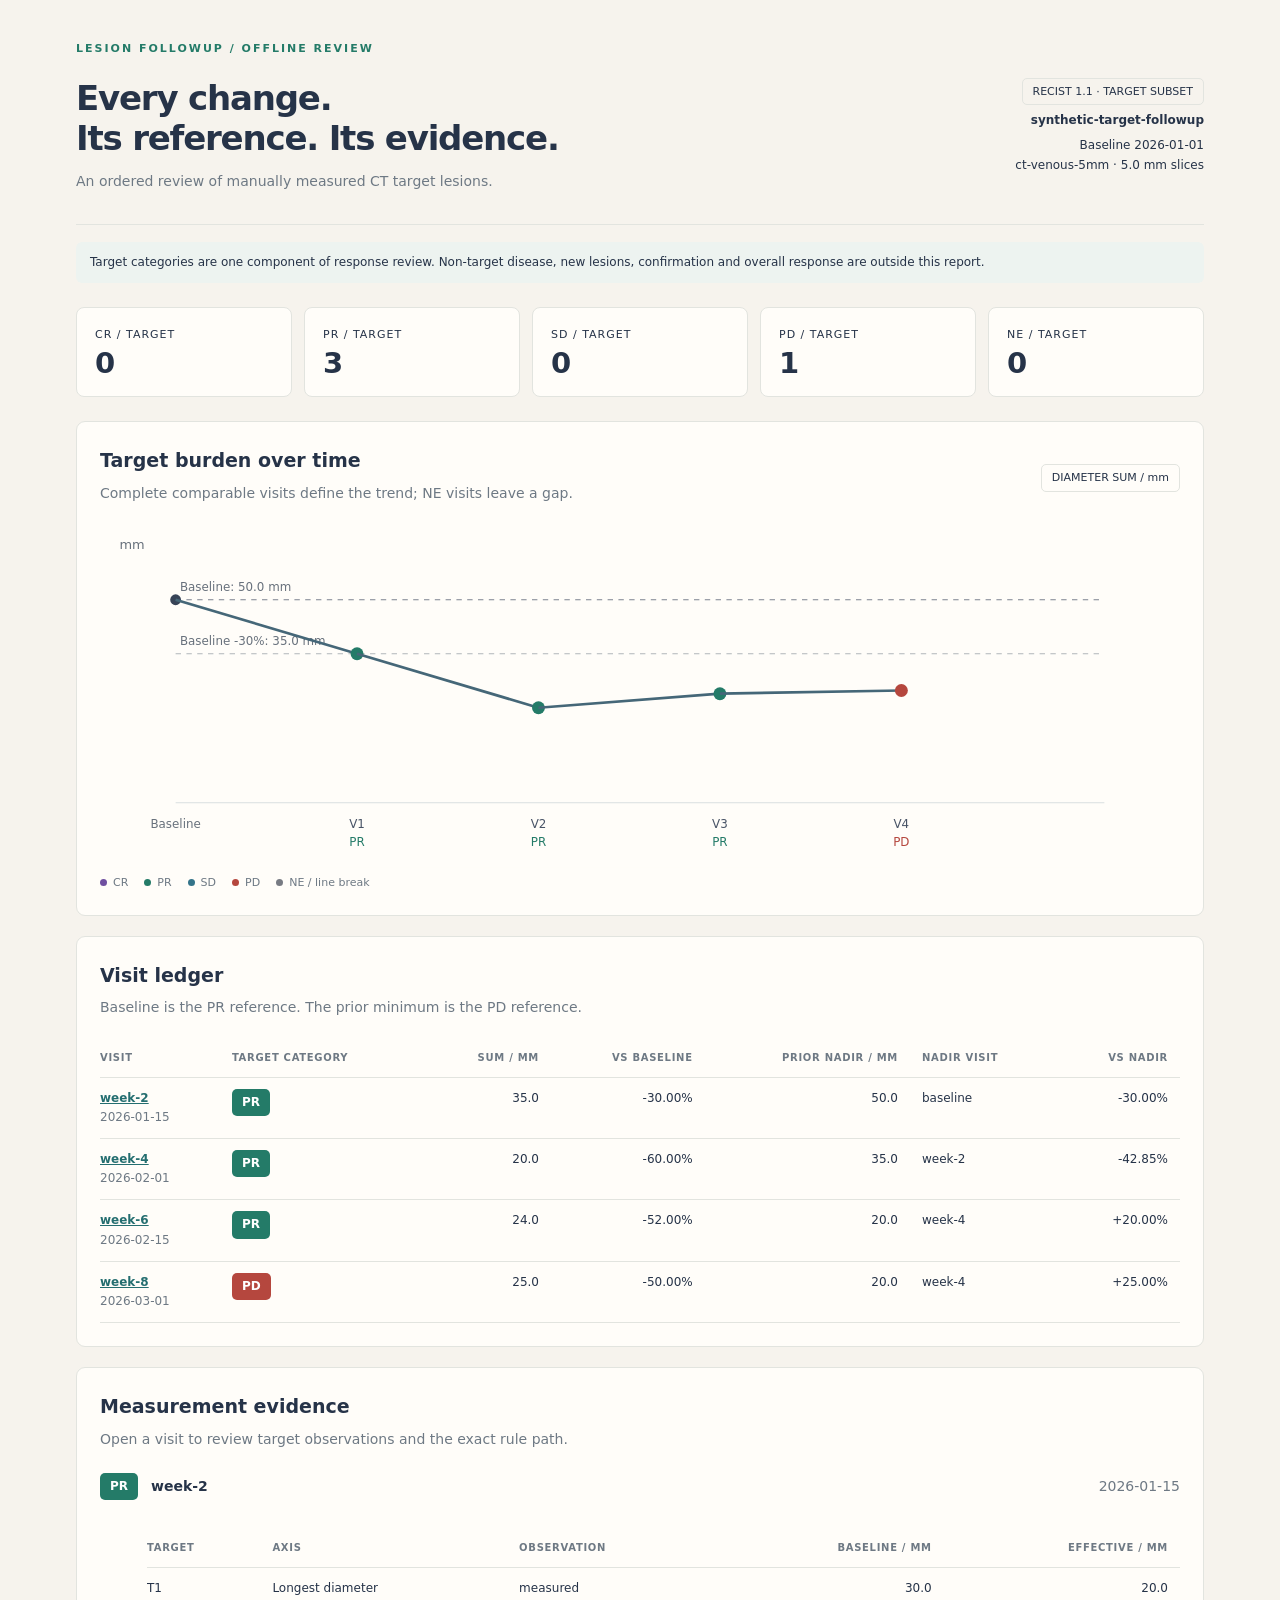
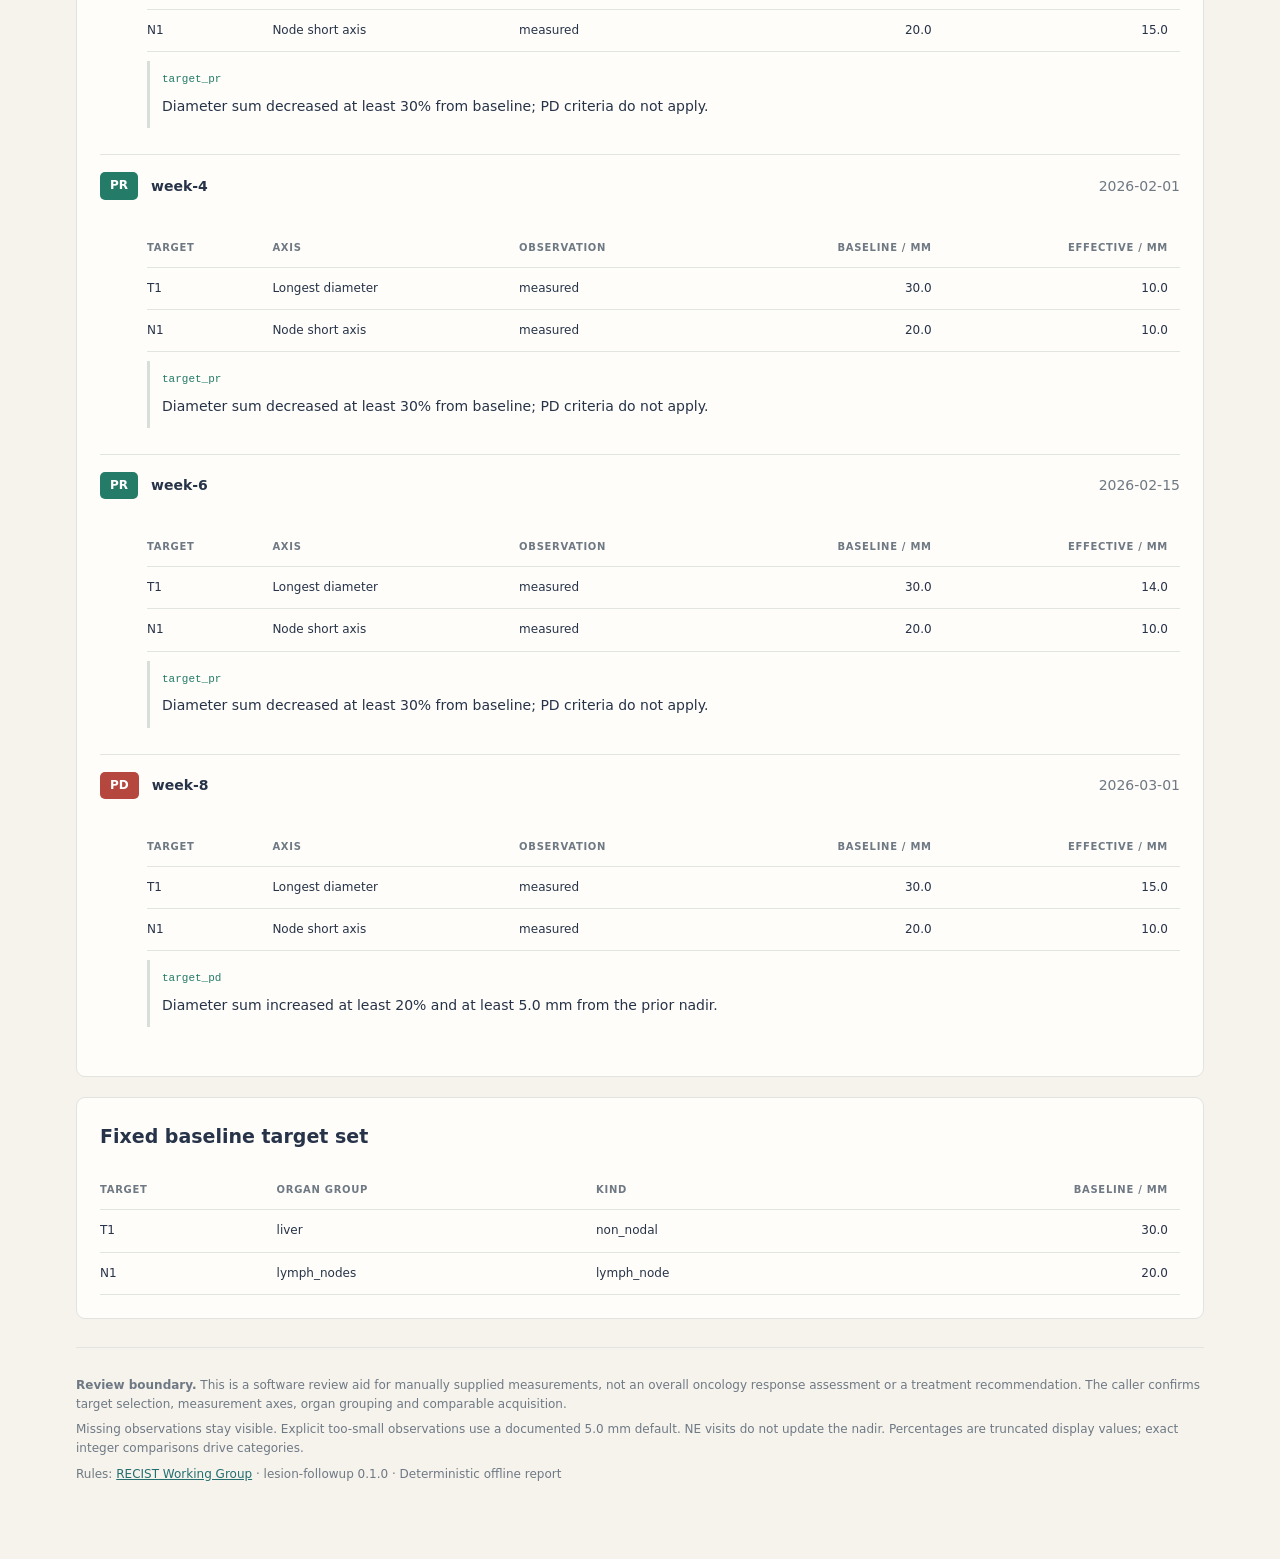
==== examples/review.html @ 1a79d853 "feat: add native review workflow and offline evidence reports" ====
<!doctype html><html lang="en"><head><meta charset="utf-8"><meta name="viewport" content="width=device-width,initial-scale=1"><meta http-equiv="Content-Security-Policy" content="default-src 'none'; style-src 'unsafe-inline'; img-src data:; base-uri 'none'; form-action 'none'"><title>Target-lesion review · synthetic-target-followup</title><style>:root{color-scheme:light;--ink:#263348;--muted:#6e7984;--paper:#f6f3ed;--line:#e2e4df}*{box-sizing:border-box}body{margin:0;background:var(--paper);color:var(--ink);font-family:system-ui,-apple-system,"Segoe UI",sans-serif;font-size:14px;line-height:1.6}.wrap{max-width:1200px;margin:auto;padding:40px 36px 70px}.brand{font-size:11px;letter-spacing:2px;font-weight:750;color:#247b68}.mast{display:flex;gap:30px;justify-content:space-between;align-items:start;padding:20px 0 26px;border-bottom:1px solid var(--line)}h1{font-size:34px;letter-spacing:-1.2px;line-height:1.18;margin:0 0 12px}h2{font-size:19px;margin:0 0 6px}h3{font-size:15px;margin:0}p{margin:6px 0}.muted{color:var(--muted)}.tag,.badge{display:inline-block;border:1px solid var(--line);border-radius:5px;padding:4px 10px;font-size:11px;white-space:nowrap}.badge{font-weight:750;border:0;color:white;font-size:12px}.cards{display:grid;grid-template-columns:repeat(5,1fr);gap:12px;margin:24px 0}.card{display:block;background:#fffdf9;border:1px solid var(--line);border-radius:8px;padding:14px 18px;color:inherit;text-decoration:none}.card strong{display:block;font-size:29px;line-height:1.3}.card small{font-size:11px;letter-spacing:1px}.panel{background:#fffdf9;border:1px solid var(--line);border-radius:9px;padding:23px;margin-top:20px}.panel-head{display:flex;justify-content:space-between;gap:12px;align-items:center}.chart svg{width:100%;height:auto;margin-top:12px}.table-scroll{overflow:auto}table{border-collapse:collapse;width:100%;font-size:12px;margin-top:14px}th{text-align:left;color:var(--muted);font-size:10px;letter-spacing:.7px;text-transform:uppercase;font-weight:650}td,th{padding:11px 12px;border-bottom:1px solid var(--line);vertical-align:top}td:first-child,th:first-child{padding-left:0}td.num,th.num{text-align:right;font-variant-numeric:tabular-nums;white-space:nowrap}a{color:#246e70}details{border-top:1px solid var(--line);padding:17px 0}details:first-of-type{border-top:0}summary{cursor:pointer;display:flex;align-items:center;gap:13px}summary .grow{flex:1}.details-inner{margin:15px 0 0 47px}.finding{border-left:3px solid #d8dfdb;padding:5px 12px;margin:9px 0}.finding code{font-size:11px;color:#247b68}.notes{font-size:12px;color:var(--muted);border-top:1px solid var(--line);padding-top:22px;margin-top:28px}.meta{font-size:12px;text-align:right;max-width:290px;overflow-wrap:anywhere}.legend{display:flex;flex-wrap:wrap;gap:16px;font-size:11px;color:var(--muted)}.legend span:before{content:"";display:inline-block;width:7px;height:7px;border-radius:50%;background:var(--c);margin-right:6px}.study-id{overflow-wrap:anywhere}.notice{font-size:12px;background:#edf3f0;border-radius:6px;padding:11px 14px;margin-top:17px}tr:target,details:target{background:#edf3f0}code{overflow-wrap:anywhere}@media(max-width:700px){.wrap{padding:24px 16px}.mast{display:block}h1{font-size:27px}.meta{text-align:left;margin-top:16px}.cards{gap:6px}.card{padding:10px}.card strong{font-size:23px}.panel{padding:15px}.details-inner{margin-left:0}.panel-head{display:block}}@media print{body{background:white}.wrap{padding:0;max-width:none}.panel{break-inside:avoid}.cards{margin:15px 0}details{break-inside:avoid}details::details-content{content-visibility:visible}summary{list-style:none}a{color:inherit;text-decoration:none}}</style></head><body><main class="wrap"><div class="brand">LESION FOLLOWUP / OFFLINE REVIEW</div><header class="mast"><div><h1>Every change.<br>Its reference. Its evidence.</h1><p class="muted">An ordered review of manually measured CT target lesions.</p></div><div class="meta"><span class="tag">RECIST 1.1 · TARGET SUBSET</span><p class="study-id"><strong>synthetic-target-followup</strong></p><p>Baseline 2026-01-01<br>ct-venous-5mm · 5.0 mm slices</p></div></header><div class="notice">Target categories are one component of response review. Non-target disease, new lesions, confirmation and overall response are outside this report.</div><nav class="cards" aria-label="Target category counts"><a class="card" href="#visits"><small>CR / TARGET</small><strong>0</strong></a><a class="card" href="#visit-0"><small>PR / TARGET</small><strong>3</strong></a><a class="card" href="#visits"><small>SD / TARGET</small><strong>0</strong></a><a class="card" href="#visit-3"><small>PD / TARGET</small><strong>1</strong></a><a class="card" href="#visits"><small>NE / TARGET</small><strong>0</strong></a></nav><section class="panel chart"><div class="panel-head"><div><h2>Target burden over time</h2><p class="muted">Complete comparable visits define the trend; NE visits leave a gap.</p></div><span class="tag">DIAMETER SUM / mm</span></div><svg xmlns="http://www.w3.org/2000/svg" viewBox="0 0 1000 320" role="img" aria-labelledby="chart-title chart-desc"><title id="chart-title">Target diameter sums</title><desc id="chart-desc">Baseline and ordered follow-up target sums. Not-evaluable visits break the line. The dashed lower guide is a 30 percent baseline reduction, not an overall-response threshold.</desc><rect width="1000" height="320" fill="#fffdf9"/><line x1="70" y1="72" x2="930" y2="72" stroke="#7c8390" stroke-dasharray="5 5"/><text x="74" y="64" fill="#68717c" font-size="11">Baseline: 50.0 mm</text><line x1="70" y1="122" x2="930" y2="122" stroke="#b1b7ba" stroke-dasharray="5 5"/><text x="74" y="114" fill="#68717c" font-size="11">Baseline -30%: 35.0 mm</text><line x1="70" y1="260" x2="930" y2="260" stroke="#d9dfe0"/><text x="18" y="25" fill="#68717c" font-size="12">mm</text><circle cx="70" cy="72" r="5" fill="#374357"/><text x="70" y="283" text-anchor="middle" font-size="11" fill="#68717c">Baseline</text><line x1="70" y1="72" x2="238" y2="122" stroke="#456778" stroke-width="2.5"/><circle cx="238" cy="122" r="6" fill="#247b68" tabindex="0"><title>week-2: 35.0 mm / PR</title></circle><text x="238" y="283" text-anchor="middle" fill="#485366" font-size="11">V1</text><text x="238" y="300" text-anchor="middle" fill="#247b68" font-size="11">PR</text><line x1="238" y1="122" x2="406" y2="172" stroke="#456778" stroke-width="2.5"/><circle cx="406" cy="172" r="6" fill="#247b68" tabindex="0"><title>week-4: 20.0 mm / PR</title></circle><text x="406" y="283" text-anchor="middle" fill="#485366" font-size="11">V2</text><text x="406" y="300" text-anchor="middle" fill="#247b68" font-size="11">PR</text><line x1="406" y1="172" x2="574" y2="159" stroke="#456778" stroke-width="2.5"/><circle cx="574" cy="159" r="6" fill="#247b68" tabindex="0"><title>week-6: 24.0 mm / PR</title></circle><text x="574" y="283" text-anchor="middle" fill="#485366" font-size="11">V3</text><text x="574" y="300" text-anchor="middle" fill="#247b68" font-size="11">PR</text><line x1="574" y1="159" x2="742" y2="156" stroke="#456778" stroke-width="2.5"/><circle cx="742" cy="156" r="6" fill="#b5473e" tabindex="0"><title>week-8: 25.0 mm / PD</title></circle><text x="742" y="283" text-anchor="middle" fill="#485366" font-size="11">V4</text><text x="742" y="300" text-anchor="middle" fill="#b5473e" font-size="11">PD</text></svg>
<div class="legend"><span style="--c:#6f4fa0">CR</span><span style="--c:#247b68">PR</span><span style="--c:#34748a">SD</span><span style="--c:#b5473e">PD</span><span style="--c:#787b83">NE / line break</span></div></section><section class="panel"><h2>Visit ledger</h2><p class="muted">Baseline is the PR reference. The prior minimum is the PD reference.</p><div class="table-scroll"><table><thead><tr><th>Visit</th><th>Target category</th><th class="num">Sum / mm</th><th class="num">vs baseline</th><th class="num">Prior nadir / mm</th><th>Nadir visit</th><th class="num">vs nadir</th></tr></thead><tbody><tr><td><a href="#visit-0"><strong>week-2</strong></a><br><span class="muted">2026-01-15</span></td><td><span class="badge" style="background:#247b68">PR</span></td><td class="num">35.0</td><td class="num">-30.00%</td><td class="num">50.0</td><td>baseline</td><td class="num">-30.00%</td></tr><tr><td><a href="#visit-1"><strong>week-4</strong></a><br><span class="muted">2026-02-01</span></td><td><span class="badge" style="background:#247b68">PR</span></td><td class="num">20.0</td><td class="num">-60.00%</td><td class="num">35.0</td><td>week-2</td><td class="num">-42.85%</td></tr><tr><td><a href="#visit-2"><strong>week-6</strong></a><br><span class="muted">2026-02-15</span></td><td><span class="badge" style="background:#247b68">PR</span></td><td class="num">24.0</td><td class="num">-52.00%</td><td class="num">20.0</td><td>week-4</td><td class="num">+20.00%</td></tr><tr><td><a href="#visit-3"><strong>week-8</strong></a><br><span class="muted">2026-03-01</span></td><td><span class="badge" style="background:#b5473e">PD</span></td><td class="num">25.0</td><td class="num">-50.00%</td><td class="num">20.0</td><td>week-4</td><td class="num">+25.00%</td></tr></tbody></table></div></section><section class="panel" id="visits"><h2>Measurement evidence</h2><p class="muted">Open a visit to review target observations and the exact rule path.</p><details id="visit-0" open><summary><span class="badge" style="background:#247b68">PR</span><strong class="grow">week-2</strong><span class="muted">2026-01-15</span></summary><div class="details-inner"><div class="table-scroll"><table><thead><tr><th>Target</th><th>Axis</th><th>Observation</th><th class="num">Baseline / mm</th><th class="num">Effective / mm</th></tr></thead><tbody><tr><td>T1</td><td>Longest diameter</td><td>measured</td><td class="num">30.0</td><td class="num">20.0</td></tr><tr><td>N1</td><td>Node short axis</td><td>measured</td><td class="num">20.0</td><td class="num">15.0</td></tr></tbody></table></div><div class="finding"><code>target_pr</code><p>Diameter sum decreased at least 30% from baseline; PD criteria do not apply.</p></div></div></details><details id="visit-1" open><summary><span class="badge" style="background:#247b68">PR</span><strong class="grow">week-4</strong><span class="muted">2026-02-01</span></summary><div class="details-inner"><div class="table-scroll"><table><thead><tr><th>Target</th><th>Axis</th><th>Observation</th><th class="num">Baseline / mm</th><th class="num">Effective / mm</th></tr></thead><tbody><tr><td>T1</td><td>Longest diameter</td><td>measured</td><td class="num">30.0</td><td class="num">10.0</td></tr><tr><td>N1</td><td>Node short axis</td><td>measured</td><td class="num">20.0</td><td class="num">10.0</td></tr></tbody></table></div><div class="finding"><code>target_pr</code><p>Diameter sum decreased at least 30% from baseline; PD criteria do not apply.</p></div></div></details><details id="visit-2" open><summary><span class="badge" style="background:#247b68">PR</span><strong class="grow">week-6</strong><span class="muted">2026-02-15</span></summary><div class="details-inner"><div class="table-scroll"><table><thead><tr><th>Target</th><th>Axis</th><th>Observation</th><th class="num">Baseline / mm</th><th class="num">Effective / mm</th></tr></thead><tbody><tr><td>T1</td><td>Longest diameter</td><td>measured</td><td class="num">30.0</td><td class="num">14.0</td></tr><tr><td>N1</td><td>Node short axis</td><td>measured</td><td class="num">20.0</td><td class="num">10.0</td></tr></tbody></table></div><div class="finding"><code>target_pr</code><p>Diameter sum decreased at least 30% from baseline; PD criteria do not apply.</p></div></div></details><details id="visit-3" open><summary><span class="badge" style="background:#b5473e">PD</span><strong class="grow">week-8</strong><span class="muted">2026-03-01</span></summary><div class="details-inner"><div class="table-scroll"><table><thead><tr><th>Target</th><th>Axis</th><th>Observation</th><th class="num">Baseline / mm</th><th class="num">Effective / mm</th></tr></thead><tbody><tr><td>T1</td><td>Longest diameter</td><td>measured</td><td class="num">30.0</td><td class="num">15.0</td></tr><tr><td>N1</td><td>Node short axis</td><td>measured</td><td class="num">20.0</td><td class="num">10.0</td></tr></tbody></table></div><div class="finding"><code>target_pd</code><p>Diameter sum increased at least 20% and at least 5.0 mm from the prior nadir.</p></div></div></details></section><section class="panel"><h2>Fixed baseline target set</h2><div class="table-scroll"><table><thead><tr><th>Target</th><th>Organ group</th><th>Kind</th><th class="num">Baseline / mm</th></tr></thead><tbody><tr><td>T1</td><td>liver</td><td>non_nodal</td><td class="num">30.0</td></tr><tr><td>N1</td><td>lymph_nodes</td><td>lymph_node</td><td class="num">20.0</td></tr></tbody></table></div></section><footer class="notes"><p><strong>Review boundary.</strong> This is a software review aid for manually supplied measurements, not an overall oncology response assessment or a treatment recommendation. The caller confirms target selection, measurement axes, organ grouping and comparable acquisition.</p><p>Missing observations stay visible. Explicit too-small observations use a documented 5.0 mm default. NE visits do not update the nadir. Percentages are truncated display values; exact integer comparisons drive categories.</p><p>Rules: <a href="https://recist.eortc.org/recist-1-1/">RECIST Working Group</a> · lesion-followup 0.1.0 · Deterministic offline report</p></footer></main></body></html>
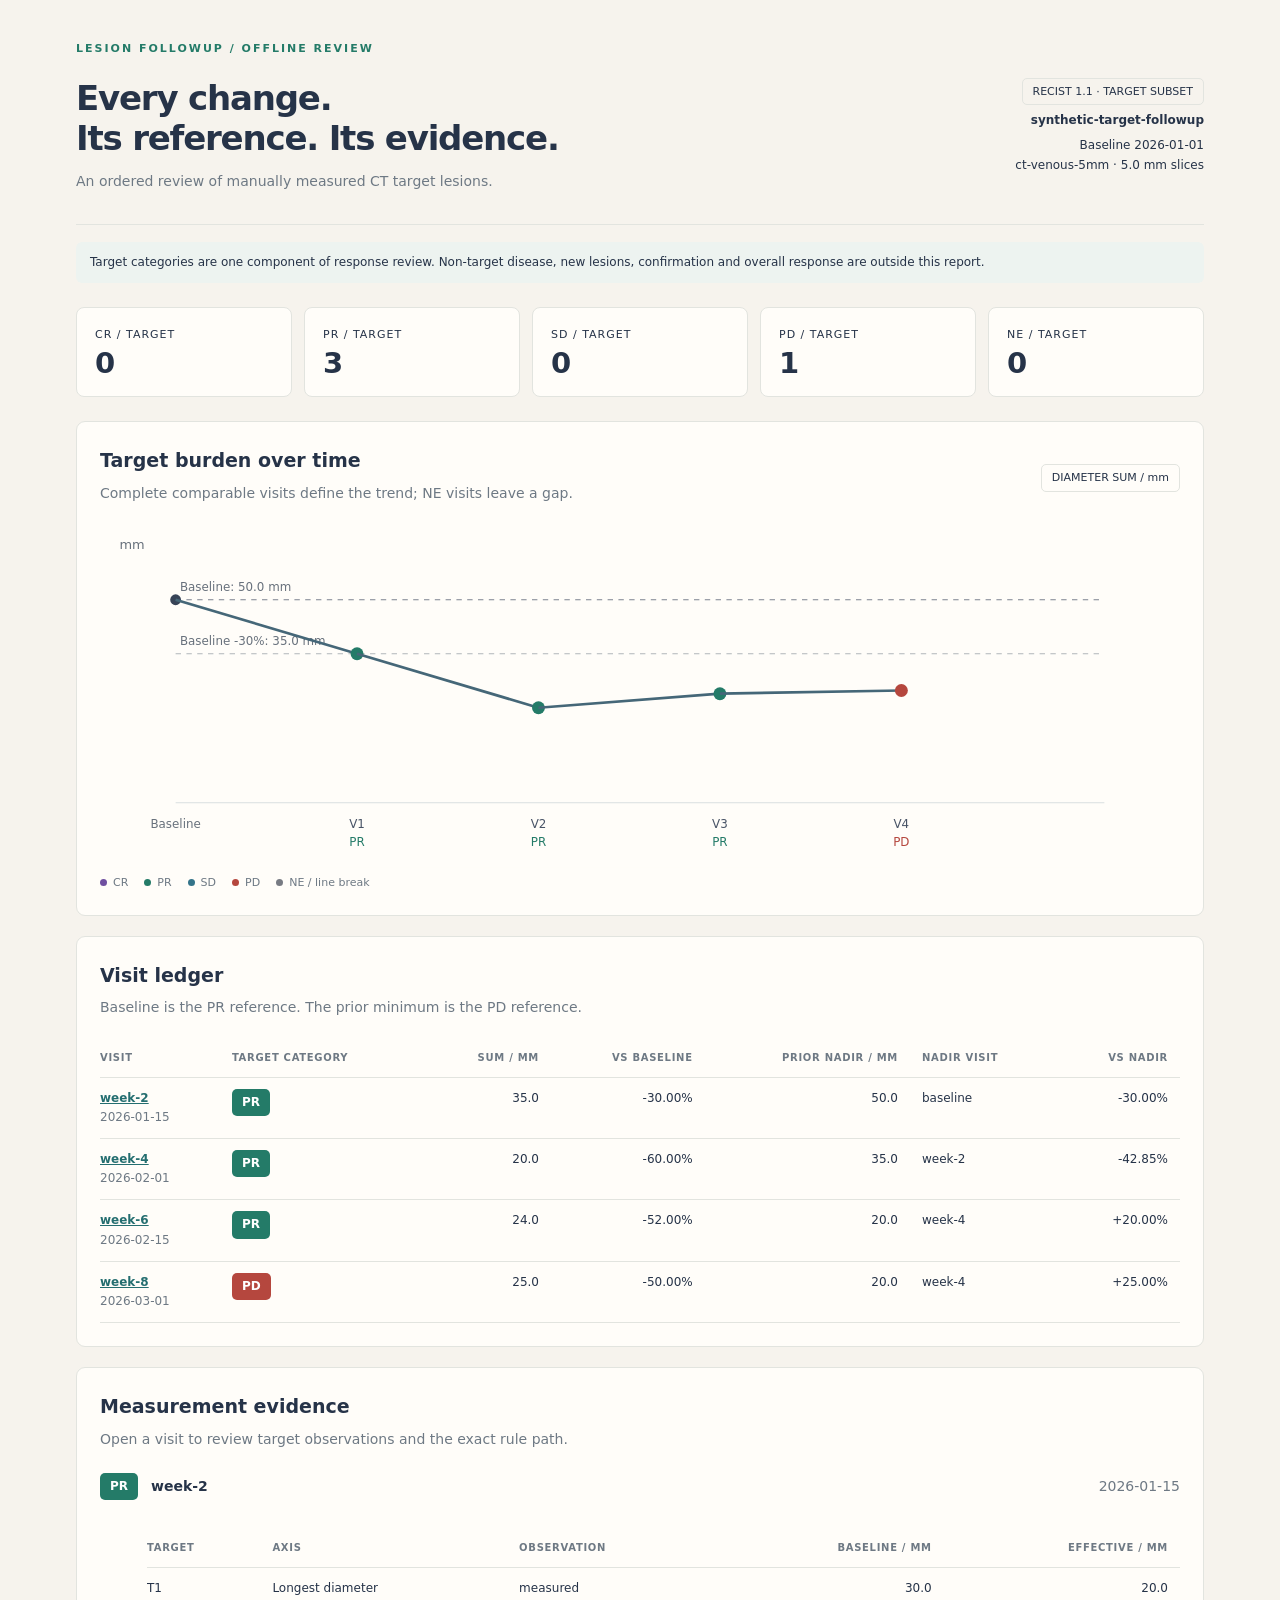
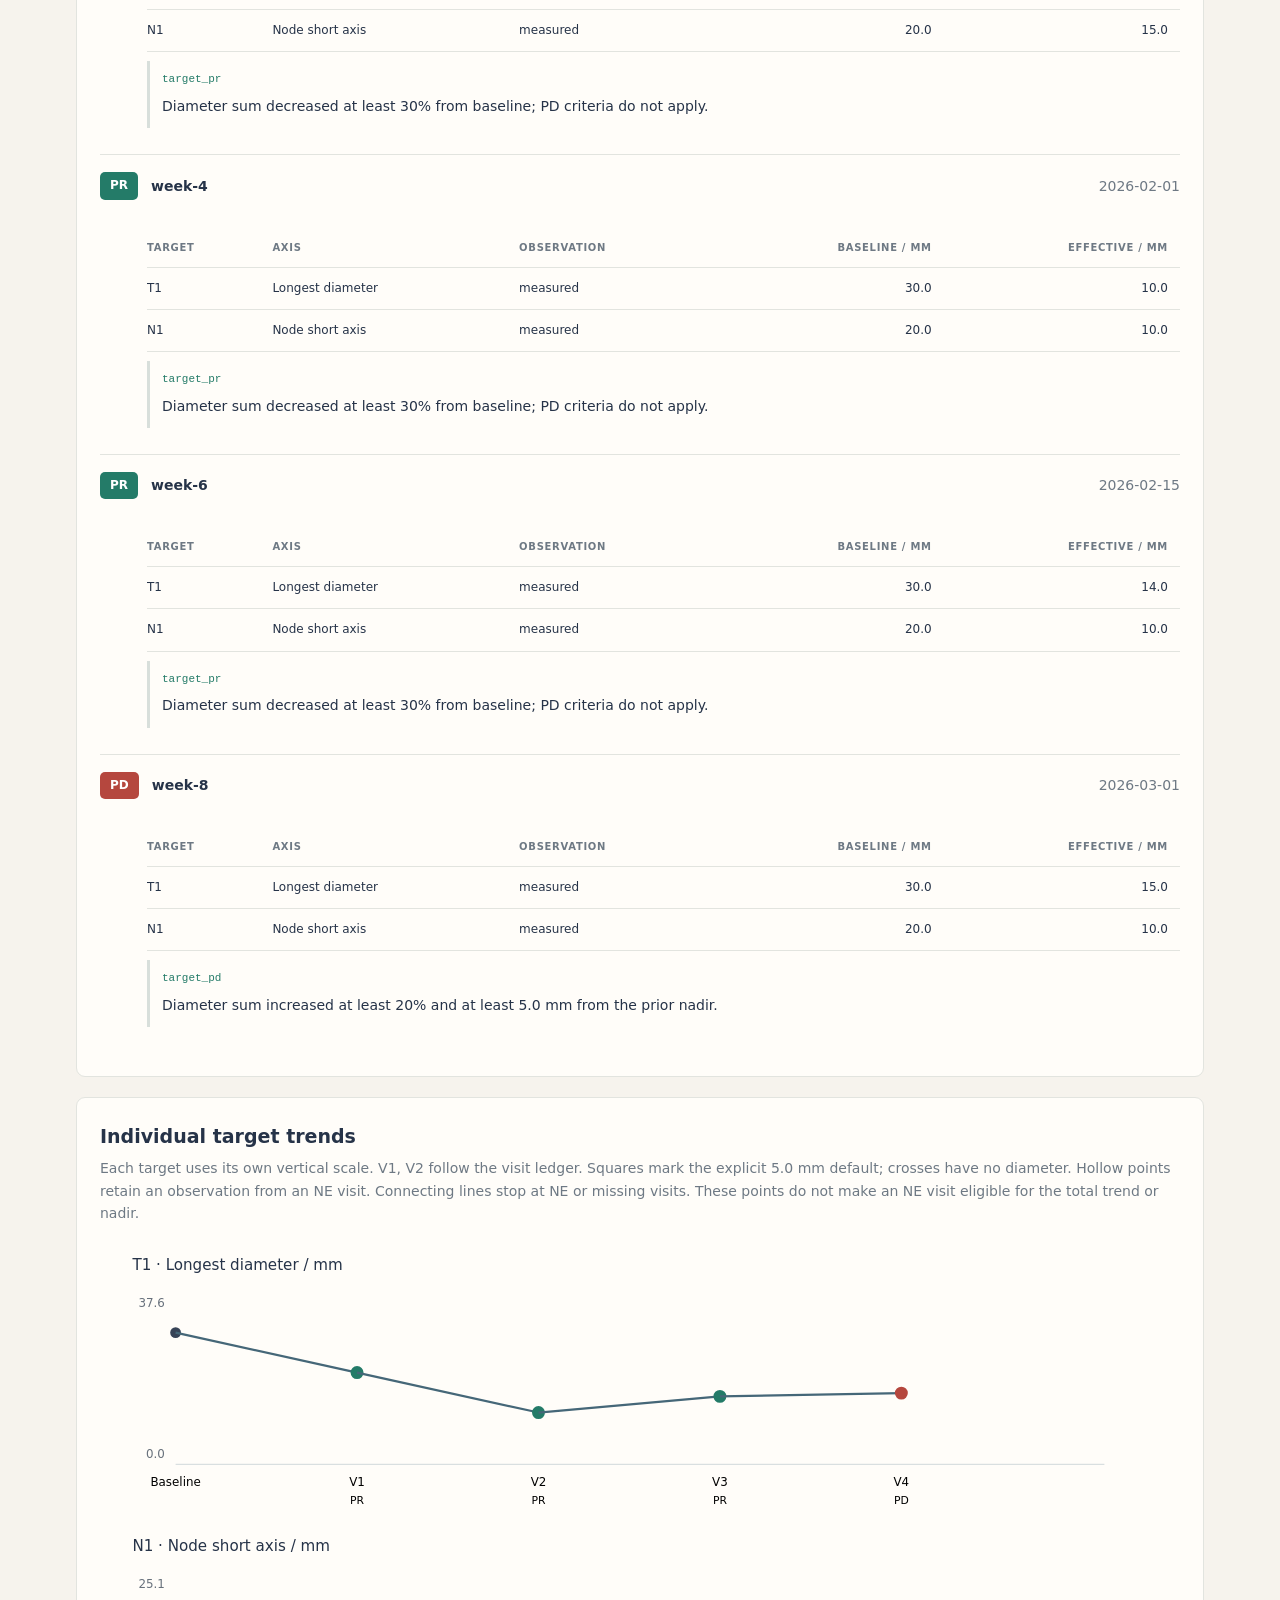
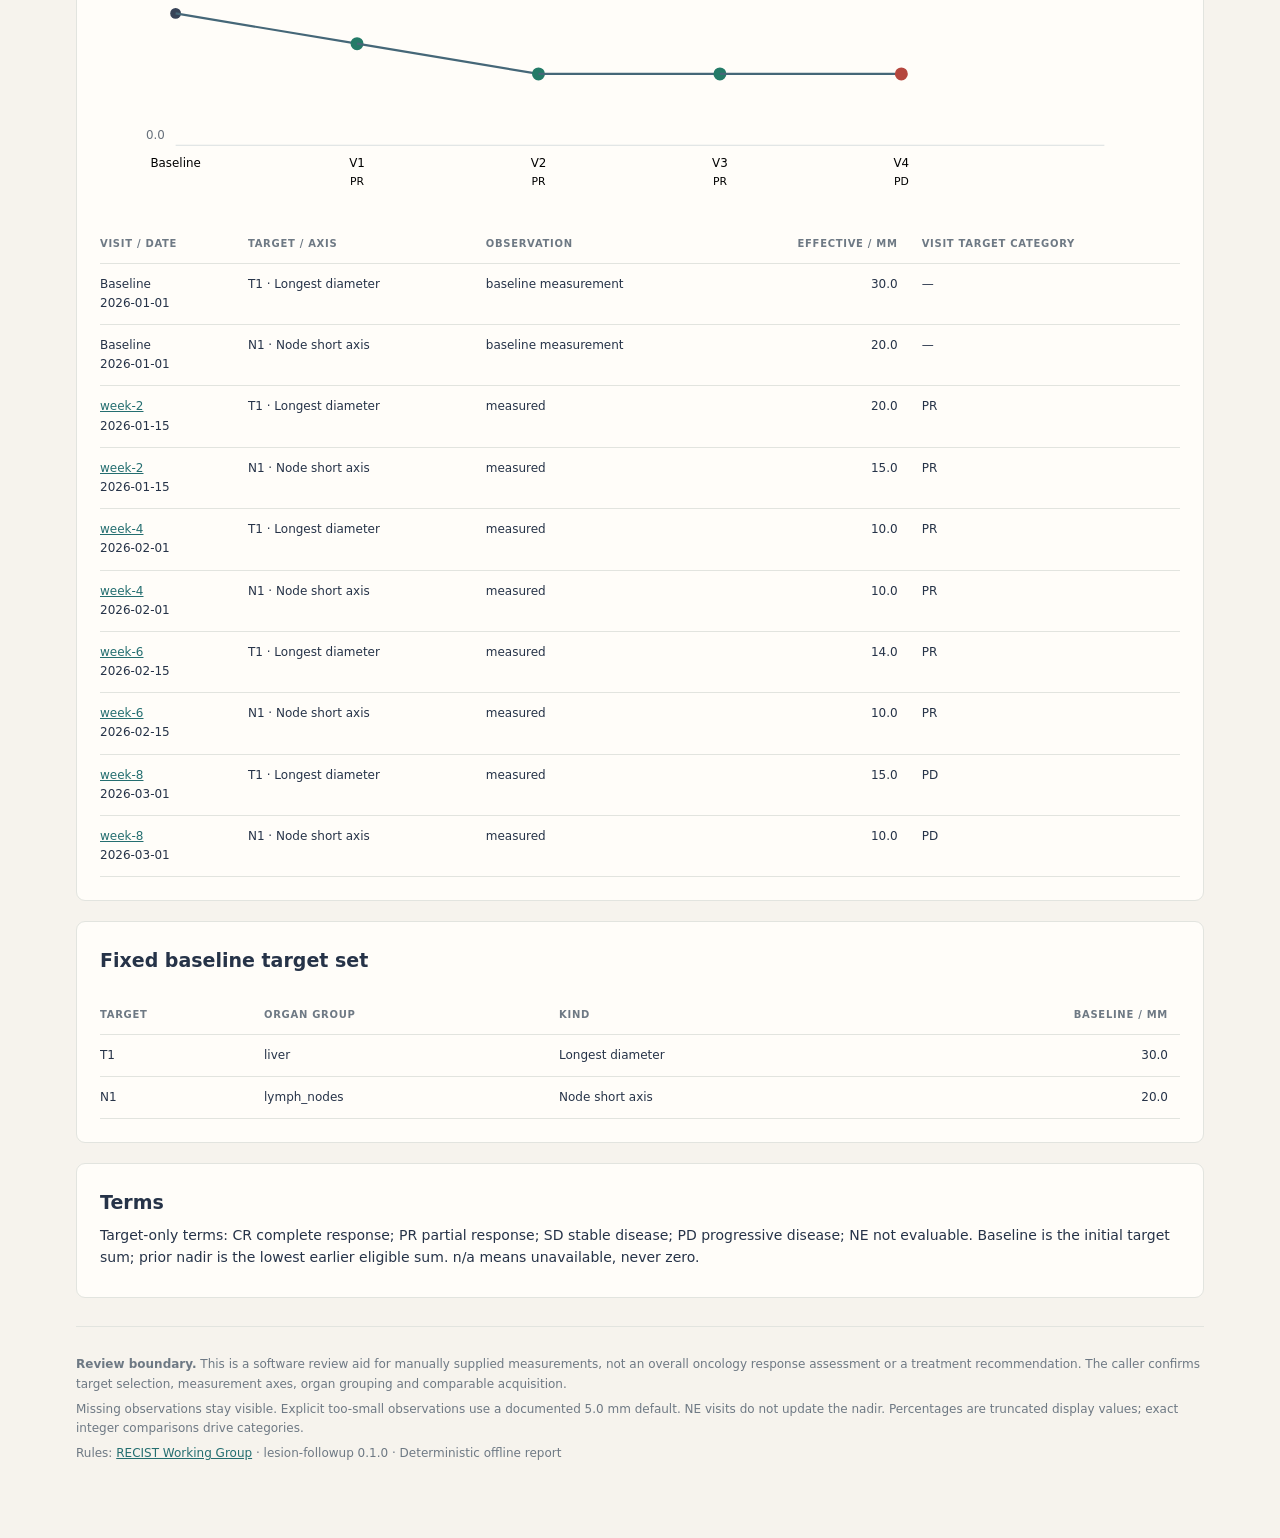
==== commit 8cd0849c: "feat: add bilingual input and target-review workflows" ====
--- a/examples/review.html
+++ b/examples/review.html
@@ -1,2 +1,3 @@
 <!doctype html><html lang="en"><head><meta charset="utf-8"><meta name="viewport" content="width=device-width,initial-scale=1"><meta http-equiv="Content-Security-Policy" content="default-src 'none'; style-src 'unsafe-inline'; img-src data:; base-uri 'none'; form-action 'none'"><title>Target-lesion review · synthetic-target-followup</title><style>:root{color-scheme:light;--ink:#263348;--muted:#6e7984;--paper:#f6f3ed;--line:#e2e4df}*{box-sizing:border-box}body{margin:0;background:var(--paper);color:var(--ink);font-family:system-ui,-apple-system,"Segoe UI",sans-serif;font-size:14px;line-height:1.6}.wrap{max-width:1200px;margin:auto;padding:40px 36px 70px}.brand{font-size:11px;letter-spacing:2px;font-weight:750;color:#247b68}.mast{display:flex;gap:30px;justify-content:space-between;align-items:start;padding:20px 0 26px;border-bottom:1px solid var(--line)}h1{font-size:34px;letter-spacing:-1.2px;line-height:1.18;margin:0 0 12px}h2{font-size:19px;margin:0 0 6px}h3{font-size:15px;margin:0}p{margin:6px 0}.muted{color:var(--muted)}.tag,.badge{display:inline-block;border:1px solid var(--line);border-radius:5px;padding:4px 10px;font-size:11px;white-space:nowrap}.badge{font-weight:750;border:0;color:white;font-size:12px}.cards{display:grid;grid-template-columns:repeat(5,1fr);gap:12px;margin:24px 0}.card{display:block;background:#fffdf9;border:1px solid var(--line);border-radius:8px;padding:14px 18px;color:inherit;text-decoration:none}.card strong{display:block;font-size:29px;line-height:1.3}.card small{font-size:11px;letter-spacing:1px}.panel{background:#fffdf9;border:1px solid var(--line);border-radius:9px;padding:23px;margin-top:20px}.panel-head{display:flex;justify-content:space-between;gap:12px;align-items:center}.chart svg{width:100%;height:auto;margin-top:12px}.table-scroll{overflow:auto}table{border-collapse:collapse;width:100%;font-size:12px;margin-top:14px}th{text-align:left;color:var(--muted);font-size:10px;letter-spacing:.7px;text-transform:uppercase;font-weight:650}td,th{padding:11px 12px;border-bottom:1px solid var(--line);vertical-align:top}td:first-child,th:first-child{padding-left:0}td.num,th.num{text-align:right;font-variant-numeric:tabular-nums;white-space:nowrap}a{color:#246e70}details{border-top:1px solid var(--line);padding:17px 0}details:first-of-type{border-top:0}summary{cursor:pointer;display:flex;align-items:center;gap:13px}summary .grow{flex:1}.details-inner{margin:15px 0 0 47px}.finding{border-left:3px solid #d8dfdb;padding:5px 12px;margin:9px 0}.finding code{font-size:11px;color:#247b68}.notes{font-size:12px;color:var(--muted);border-top:1px solid var(--line);padding-top:22px;margin-top:28px}.meta{font-size:12px;text-align:right;max-width:290px;overflow-wrap:anywhere}.legend{display:flex;flex-wrap:wrap;gap:16px;font-size:11px;color:var(--muted)}.legend span:before{content:"";display:inline-block;width:7px;height:7px;border-radius:50%;background:var(--c);margin-right:6px}.study-id{overflow-wrap:anywhere}.notice{font-size:12px;background:#edf3f0;border-radius:6px;padding:11px 14px;margin-top:17px}tr:target,details:target{background:#edf3f0}code{overflow-wrap:anywhere}@media(max-width:700px){.wrap{padding:24px 16px}.mast{display:block}h1{font-size:27px}.meta{text-align:left;margin-top:16px}.cards{gap:6px}.card{padding:10px}.card strong{font-size:23px}.panel{padding:15px}.details-inner{margin-left:0}.panel-head{display:block}}@media print{body{background:white}.wrap{padding:0;max-width:none}.panel{break-inside:avoid}.cards{margin:15px 0}details{break-inside:avoid}details::details-content{content-visibility:visible}summary{list-style:none}a{color:inherit;text-decoration:none}}</style></head><body><main class="wrap"><div class="brand">LESION FOLLOWUP / OFFLINE REVIEW</div><header class="mast"><div><h1>Every change.<br>Its reference. Its evidence.</h1><p class="muted">An ordered review of manually measured CT target lesions.</p></div><div class="meta"><span class="tag">RECIST 1.1 · TARGET SUBSET</span><p class="study-id"><strong>synthetic-target-followup</strong></p><p>Baseline 2026-01-01<br>ct-venous-5mm · 5.0 mm slices</p></div></header><div class="notice">Target categories are one component of response review. Non-target disease, new lesions, confirmation and overall response are outside this report.</div><nav class="cards" aria-label="Target category counts"><a class="card" href="#visits"><small>CR / TARGET</small><strong>0</strong></a><a class="card" href="#visit-0"><small>PR / TARGET</small><strong>3</strong></a><a class="card" href="#visits"><small>SD / TARGET</small><strong>0</strong></a><a class="card" href="#visit-3"><small>PD / TARGET</small><strong>1</strong></a><a class="card" href="#visits"><small>NE / TARGET</small><strong>0</strong></a></nav><section class="panel chart"><div class="panel-head"><div><h2>Target burden over time</h2><p class="muted">Complete comparable visits define the trend; NE visits leave a gap.</p></div><span class="tag">DIAMETER SUM / mm</span></div><svg xmlns="http://www.w3.org/2000/svg" viewBox="0 0 1000 320" role="img" aria-labelledby="chart-title chart-desc"><title id="chart-title">Target diameter sums</title><desc id="chart-desc">Baseline and ordered follow-up target sums. Not-evaluable visits break the line. The dashed lower guide is a 30 percent baseline reduction, not an overall-response threshold.</desc><rect width="1000" height="320" fill="#fffdf9"/><line x1="70" y1="72" x2="930" y2="72" stroke="#7c8390" stroke-dasharray="5 5"/><text x="74" y="64" fill="#68717c" font-size="11">Baseline: 50.0 mm</text><line x1="70" y1="122" x2="930" y2="122" stroke="#b1b7ba" stroke-dasharray="5 5"/><text x="74" y="114" fill="#68717c" font-size="11">Baseline -30%: 35.0 mm</text><line x1="70" y1="260" x2="930" y2="260" stroke="#d9dfe0"/><text x="18" y="25" fill="#68717c" font-size="12">mm</text><circle cx="70" cy="72" r="5" fill="#374357"/><text x="70" y="283" text-anchor="middle" font-size="11" fill="#68717c">Baseline</text><line x1="70" y1="72" x2="238" y2="122" stroke="#456778" stroke-width="2.5"/><circle cx="238" cy="122" r="6" fill="#247b68" tabindex="0"><title>week-2: 35.0 mm / PR</title></circle><text x="238" y="283" text-anchor="middle" fill="#485366" font-size="11">V1</text><text x="238" y="300" text-anchor="middle" fill="#247b68" font-size="11">PR</text><line x1="238" y1="122" x2="406" y2="172" stroke="#456778" stroke-width="2.5"/><circle cx="406" cy="172" r="6" fill="#247b68" tabindex="0"><title>week-4: 20.0 mm / PR</title></circle><text x="406" y="283" text-anchor="middle" fill="#485366" font-size="11">V2</text><text x="406" y="300" text-anchor="middle" fill="#247b68" font-size="11">PR</text><line x1="406" y1="172" x2="574" y2="159" stroke="#456778" stroke-width="2.5"/><circle cx="574" cy="159" r="6" fill="#247b68" tabindex="0"><title>week-6: 24.0 mm / PR</title></circle><text x="574" y="283" text-anchor="middle" fill="#485366" font-size="11">V3</text><text x="574" y="300" text-anchor="middle" fill="#247b68" font-size="11">PR</text><line x1="574" y1="159" x2="742" y2="156" stroke="#456778" stroke-width="2.5"/><circle cx="742" cy="156" r="6" fill="#b5473e" tabindex="0"><title>week-8: 25.0 mm / PD</title></circle><text x="742" y="283" text-anchor="middle" fill="#485366" font-size="11">V4</text><text x="742" y="300" text-anchor="middle" fill="#b5473e" font-size="11">PD</text></svg>
-<div class="legend"><span style="--c:#6f4fa0">CR</span><span style="--c:#247b68">PR</span><span style="--c:#34748a">SD</span><span style="--c:#b5473e">PD</span><span style="--c:#787b83">NE / line break</span></div></section><section class="panel"><h2>Visit ledger</h2><p class="muted">Baseline is the PR reference. The prior minimum is the PD reference.</p><div class="table-scroll"><table><thead><tr><th>Visit</th><th>Target category</th><th class="num">Sum / mm</th><th class="num">vs baseline</th><th class="num">Prior nadir / mm</th><th>Nadir visit</th><th class="num">vs nadir</th></tr></thead><tbody><tr><td><a href="#visit-0"><strong>week-2</strong></a><br><span class="muted">2026-01-15</span></td><td><span class="badge" style="background:#247b68">PR</span></td><td class="num">35.0</td><td class="num">-30.00%</td><td class="num">50.0</td><td>baseline</td><td class="num">-30.00%</td></tr><tr><td><a href="#visit-1"><strong>week-4</strong></a><br><span class="muted">2026-02-01</span></td><td><span class="badge" style="background:#247b68">PR</span></td><td class="num">20.0</td><td class="num">-60.00%</td><td class="num">35.0</td><td>week-2</td><td class="num">-42.85%</td></tr><tr><td><a href="#visit-2"><strong>week-6</strong></a><br><span class="muted">2026-02-15</span></td><td><span class="badge" style="background:#247b68">PR</span></td><td class="num">24.0</td><td class="num">-52.00%</td><td class="num">20.0</td><td>week-4</td><td class="num">+20.00%</td></tr><tr><td><a href="#visit-3"><strong>week-8</strong></a><br><span class="muted">2026-03-01</span></td><td><span class="badge" style="background:#b5473e">PD</span></td><td class="num">25.0</td><td class="num">-50.00%</td><td class="num">20.0</td><td>week-4</td><td class="num">+25.00%</td></tr></tbody></table></div></section><section class="panel" id="visits"><h2>Measurement evidence</h2><p class="muted">Open a visit to review target observations and the exact rule path.</p><details id="visit-0" open><summary><span class="badge" style="background:#247b68">PR</span><strong class="grow">week-2</strong><span class="muted">2026-01-15</span></summary><div class="details-inner"><div class="table-scroll"><table><thead><tr><th>Target</th><th>Axis</th><th>Observation</th><th class="num">Baseline / mm</th><th class="num">Effective / mm</th></tr></thead><tbody><tr><td>T1</td><td>Longest diameter</td><td>measured</td><td class="num">30.0</td><td class="num">20.0</td></tr><tr><td>N1</td><td>Node short axis</td><td>measured</td><td class="num">20.0</td><td class="num">15.0</td></tr></tbody></table></div><div class="finding"><code>target_pr</code><p>Diameter sum decreased at least 30% from baseline; PD criteria do not apply.</p></div></div></details><details id="visit-1" open><summary><span class="badge" style="background:#247b68">PR</span><strong class="grow">week-4</strong><span class="muted">2026-02-01</span></summary><div class="details-inner"><div class="table-scroll"><table><thead><tr><th>Target</th><th>Axis</th><th>Observation</th><th class="num">Baseline / mm</th><th class="num">Effective / mm</th></tr></thead><tbody><tr><td>T1</td><td>Longest diameter</td><td>measured</td><td class="num">30.0</td><td class="num">10.0</td></tr><tr><td>N1</td><td>Node short axis</td><td>measured</td><td class="num">20.0</td><td class="num">10.0</td></tr></tbody></table></div><div class="finding"><code>target_pr</code><p>Diameter sum decreased at least 30% from baseline; PD criteria do not apply.</p></div></div></details><details id="visit-2" open><summary><span class="badge" style="background:#247b68">PR</span><strong class="grow">week-6</strong><span class="muted">2026-02-15</span></summary><div class="details-inner"><div class="table-scroll"><table><thead><tr><th>Target</th><th>Axis</th><th>Observation</th><th class="num">Baseline / mm</th><th class="num">Effective / mm</th></tr></thead><tbody><tr><td>T1</td><td>Longest diameter</td><td>measured</td><td class="num">30.0</td><td class="num">14.0</td></tr><tr><td>N1</td><td>Node short axis</td><td>measured</td><td class="num">20.0</td><td class="num">10.0</td></tr></tbody></table></div><div class="finding"><code>target_pr</code><p>Diameter sum decreased at least 30% from baseline; PD criteria do not apply.</p></div></div></details><details id="visit-3" open><summary><span class="badge" style="background:#b5473e">PD</span><strong class="grow">week-8</strong><span class="muted">2026-03-01</span></summary><div class="details-inner"><div class="table-scroll"><table><thead><tr><th>Target</th><th>Axis</th><th>Observation</th><th class="num">Baseline / mm</th><th class="num">Effective / mm</th></tr></thead><tbody><tr><td>T1</td><td>Longest diameter</td><td>measured</td><td class="num">30.0</td><td class="num">15.0</td></tr><tr><td>N1</td><td>Node short axis</td><td>measured</td><td class="num">20.0</td><td class="num">10.0</td></tr></tbody></table></div><div class="finding"><code>target_pd</code><p>Diameter sum increased at least 20% and at least 5.0 mm from the prior nadir.</p></div></div></details></section><section class="panel"><h2>Fixed baseline target set</h2><div class="table-scroll"><table><thead><tr><th>Target</th><th>Organ group</th><th>Kind</th><th class="num">Baseline / mm</th></tr></thead><tbody><tr><td>T1</td><td>liver</td><td>non_nodal</td><td class="num">30.0</td></tr><tr><td>N1</td><td>lymph_nodes</td><td>lymph_node</td><td class="num">20.0</td></tr></tbody></table></div></section><footer class="notes"><p><strong>Review boundary.</strong> This is a software review aid for manually supplied measurements, not an overall oncology response assessment or a treatment recommendation. The caller confirms target selection, measurement axes, organ grouping and comparable acquisition.</p><p>Missing observations stay visible. Explicit too-small observations use a documented 5.0 mm default. NE visits do not update the nadir. Percentages are truncated display values; exact integer comparisons drive categories.</p><p>Rules: <a href="https://recist.eortc.org/recist-1-1/">RECIST Working Group</a> · lesion-followup 0.1.0 · Deterministic offline report</p></footer></main></body></html>
+<div class="legend"><span style="--c:#6f4fa0">CR</span><span style="--c:#247b68">PR</span><span style="--c:#34748a">SD</span><span style="--c:#b5473e">PD</span><span style="--c:#787b83">NE / line break</span></div></section><section class="panel"><h2>Visit ledger</h2><p class="muted">Baseline is the PR reference. The prior minimum is the PD reference.</p><div class="table-scroll"><table><thead><tr><th>Visit</th><th>Target category</th><th class="num">Sum / mm</th><th class="num">vs baseline</th><th class="num">Prior nadir / mm</th><th>Nadir visit</th><th class="num">vs nadir</th></tr></thead><tbody><tr><td><a href="#visit-0"><strong>week-2</strong></a><br><span class="muted">2026-01-15</span></td><td><span class="badge" style="background:#247b68">PR</span></td><td class="num">35.0</td><td class="num">-30.00%</td><td class="num">50.0</td><td>baseline</td><td class="num">-30.00%</td></tr><tr><td><a href="#visit-1"><strong>week-4</strong></a><br><span class="muted">2026-02-01</span></td><td><span class="badge" style="background:#247b68">PR</span></td><td class="num">20.0</td><td class="num">-60.00%</td><td class="num">35.0</td><td>week-2</td><td class="num">-42.85%</td></tr><tr><td><a href="#visit-2"><strong>week-6</strong></a><br><span class="muted">2026-02-15</span></td><td><span class="badge" style="background:#247b68">PR</span></td><td class="num">24.0</td><td class="num">-52.00%</td><td class="num">20.0</td><td>week-4</td><td class="num">+20.00%</td></tr><tr><td><a href="#visit-3"><strong>week-8</strong></a><br><span class="muted">2026-03-01</span></td><td><span class="badge" style="background:#b5473e">PD</span></td><td class="num">25.0</td><td class="num">-50.00%</td><td class="num">20.0</td><td>week-4</td><td class="num">+25.00%</td></tr></tbody></table></div></section><section class="panel" id="visits"><h2>Measurement evidence</h2><p class="muted">Open a visit to review target observations and the exact rule path.</p><details id="visit-0" open><summary><span class="badge" style="background:#247b68">PR</span><strong class="grow">week-2</strong><span class="muted">2026-01-15</span></summary><div class="details-inner"><div class="table-scroll"><table><thead><tr><th>Target</th><th>Axis</th><th>Observation</th><th class="num">Baseline / mm</th><th class="num">Effective / mm</th></tr></thead><tbody><tr><td>T1</td><td>Longest diameter</td><td>measured</td><td class="num">30.0</td><td class="num">20.0</td></tr><tr><td>N1</td><td>Node short axis</td><td>measured</td><td class="num">20.0</td><td class="num">15.0</td></tr></tbody></table></div><div class="finding"><code>target_pr</code><p>Diameter sum decreased at least 30% from baseline; PD criteria do not apply.</p></div></div></details><details id="visit-1" open><summary><span class="badge" style="background:#247b68">PR</span><strong class="grow">week-4</strong><span class="muted">2026-02-01</span></summary><div class="details-inner"><div class="table-scroll"><table><thead><tr><th>Target</th><th>Axis</th><th>Observation</th><th class="num">Baseline / mm</th><th class="num">Effective / mm</th></tr></thead><tbody><tr><td>T1</td><td>Longest diameter</td><td>measured</td><td class="num">30.0</td><td class="num">10.0</td></tr><tr><td>N1</td><td>Node short axis</td><td>measured</td><td class="num">20.0</td><td class="num">10.0</td></tr></tbody></table></div><div class="finding"><code>target_pr</code><p>Diameter sum decreased at least 30% from baseline; PD criteria do not apply.</p></div></div></details><details id="visit-2" open><summary><span class="badge" style="background:#247b68">PR</span><strong class="grow">week-6</strong><span class="muted">2026-02-15</span></summary><div class="details-inner"><div class="table-scroll"><table><thead><tr><th>Target</th><th>Axis</th><th>Observation</th><th class="num">Baseline / mm</th><th class="num">Effective / mm</th></tr></thead><tbody><tr><td>T1</td><td>Longest diameter</td><td>measured</td><td class="num">30.0</td><td class="num">14.0</td></tr><tr><td>N1</td><td>Node short axis</td><td>measured</td><td class="num">20.0</td><td class="num">10.0</td></tr></tbody></table></div><div class="finding"><code>target_pr</code><p>Diameter sum decreased at least 30% from baseline; PD criteria do not apply.</p></div></div></details><details id="visit-3" open><summary><span class="badge" style="background:#b5473e">PD</span><strong class="grow">week-8</strong><span class="muted">2026-03-01</span></summary><div class="details-inner"><div class="table-scroll"><table><thead><tr><th>Target</th><th>Axis</th><th>Observation</th><th class="num">Baseline / mm</th><th class="num">Effective / mm</th></tr></thead><tbody><tr><td>T1</td><td>Longest diameter</td><td>measured</td><td class="num">30.0</td><td class="num">15.0</td></tr><tr><td>N1</td><td>Node short axis</td><td>measured</td><td class="num">20.0</td><td class="num">10.0</td></tr></tbody></table></div><div class="finding"><code>target_pd</code><p>Diameter sum increased at least 20% and at least 5.0 mm from the prior nadir.</p></div></div></details></section><section class="panel chart" id="lesion-trends"><h2>Individual target trends</h2><p class="muted">Each target uses its own vertical scale. V1, V2 follow the visit ledger. Squares mark the explicit 5.0 mm default; crosses have no diameter. Hollow points retain an observation from an NE visit. Connecting lines stop at NE or missing visits. These points do not make an NE visit eligible for the total trend or nadir.</p><svg xmlns="http://www.w3.org/2000/svg" viewBox="0 0 1000 520" role="img" aria-labelledby="lesion-trends-title"><title id="lesion-trends-title">Individual target observations</title><g data-lesion-id="T1"><text x="30" y="25" font-size="14" fill="#263348">T1 · Longest diameter / mm</text><line x1="70" y1="205" x2="930" y2="205" stroke="#d9dfe0"/><text x="60" y="59" text-anchor="end" font-size="11" fill="#68717c">37.6</text><text x="60" y="199" text-anchor="end" font-size="11" fill="#68717c">0.0</text><circle data-state="baseline" cx="70" cy="83" r="5" fill="#374357"><title>Baseline: 30.0 mm</title></circle><text x="70" y="225" text-anchor="middle" font-size="11">Baseline</text><line x1="70" y1="83" x2="238" y2="120" stroke="#456778" stroke-width="2"/><circle data-visit-id="week-2" data-state="measured" data-visit-response="PR" data-effective-mm="20.0" cx="238" cy="120" r="5" fill="#247b68" stroke="#247b68" stroke-width="2"><title>week-2 · measured · Visit target category: PR: 20.0 mm</title></circle><text x="238" y="225" text-anchor="middle" font-size="11">V1</text><text x="238" y="242" text-anchor="middle" font-size="10">PR</text><line x1="238" y1="120" x2="406" y2="157" stroke="#456778" stroke-width="2"/><circle data-visit-id="week-4" data-state="measured" data-visit-response="PR" data-effective-mm="10.0" cx="406" cy="157" r="5" fill="#247b68" stroke="#247b68" stroke-width="2"><title>week-4 · measured · Visit target category: PR: 10.0 mm</title></circle><text x="406" y="225" text-anchor="middle" font-size="11">V2</text><text x="406" y="242" text-anchor="middle" font-size="10">PR</text><line x1="406" y1="157" x2="574" y2="142" stroke="#456778" stroke-width="2"/><circle data-visit-id="week-6" data-state="measured" data-visit-response="PR" data-effective-mm="14.0" cx="574" cy="142" r="5" fill="#247b68" stroke="#247b68" stroke-width="2"><title>week-6 · measured · Visit target category: PR: 14.0 mm</title></circle><text x="574" y="225" text-anchor="middle" font-size="11">V3</text><text x="574" y="242" text-anchor="middle" font-size="10">PR</text><line x1="574" y1="142" x2="742" y2="139" stroke="#456778" stroke-width="2"/><circle data-visit-id="week-8" data-state="measured" data-visit-response="PD" data-effective-mm="15.0" cx="742" cy="139" r="5" fill="#b5473e" stroke="#b5473e" stroke-width="2"><title>week-8 · measured · Visit target category: PD: 15.0 mm</title></circle><text x="742" y="225" text-anchor="middle" font-size="11">V4</text><text x="742" y="242" text-anchor="middle" font-size="10">PD</text></g><g data-lesion-id="N1"><text x="30" y="285" font-size="14" fill="#263348">N1 · Node short axis / mm</text><line x1="70" y1="465" x2="930" y2="465" stroke="#d9dfe0"/><text x="60" y="319" text-anchor="end" font-size="11" fill="#68717c">25.1</text><text x="60" y="459" text-anchor="end" font-size="11" fill="#68717c">0.0</text><circle data-state="baseline" cx="70" cy="343" r="5" fill="#374357"><title>Baseline: 20.0 mm</title></circle><text x="70" y="485" text-anchor="middle" font-size="11">Baseline</text><line x1="70" y1="343" x2="238" y2="371" stroke="#456778" stroke-width="2"/><circle data-visit-id="week-2" data-state="measured" data-visit-response="PR" data-effective-mm="15.0" cx="238" cy="371" r="5" fill="#247b68" stroke="#247b68" stroke-width="2"><title>week-2 · measured · Visit target category: PR: 15.0 mm</title></circle><text x="238" y="485" text-anchor="middle" font-size="11">V1</text><text x="238" y="502" text-anchor="middle" font-size="10">PR</text><line x1="238" y1="371" x2="406" y2="399" stroke="#456778" stroke-width="2"/><circle data-visit-id="week-4" data-state="measured" data-visit-response="PR" data-effective-mm="10.0" cx="406" cy="399" r="5" fill="#247b68" stroke="#247b68" stroke-width="2"><title>week-4 · measured · Visit target category: PR: 10.0 mm</title></circle><text x="406" y="485" text-anchor="middle" font-size="11">V2</text><text x="406" y="502" text-anchor="middle" font-size="10">PR</text><line x1="406" y1="399" x2="574" y2="399" stroke="#456778" stroke-width="2"/><circle data-visit-id="week-6" data-state="measured" data-visit-response="PR" data-effective-mm="10.0" cx="574" cy="399" r="5" fill="#247b68" stroke="#247b68" stroke-width="2"><title>week-6 · measured · Visit target category: PR: 10.0 mm</title></circle><text x="574" y="485" text-anchor="middle" font-size="11">V3</text><text x="574" y="502" text-anchor="middle" font-size="10">PR</text><line x1="574" y1="399" x2="742" y2="399" stroke="#456778" stroke-width="2"/><circle data-visit-id="week-8" data-state="measured" data-visit-response="PD" data-effective-mm="10.0" cx="742" cy="399" r="5" fill="#b5473e" stroke="#b5473e" stroke-width="2"><title>week-8 · measured · Visit target category: PD: 10.0 mm</title></circle><text x="742" y="485" text-anchor="middle" font-size="11">V4</text><text x="742" y="502" text-anchor="middle" font-size="10">PD</text></g></svg>
+<div class="table-scroll"><table><thead><tr><th>Visit / date</th><th>Target / axis</th><th>Observation</th><th class="num">Effective / mm</th><th>Visit target category</th></tr></thead><tbody><tr><td>Baseline<br>2026-01-01</td><td>T1 · Longest diameter</td><td>baseline measurement</td><td class="num">30.0</td><td>—</td></tr><tr><td>Baseline<br>2026-01-01</td><td>N1 · Node short axis</td><td>baseline measurement</td><td class="num">20.0</td><td>—</td></tr><tr><td><a href="#visit-0">week-2</a><br>2026-01-15</td><td>T1 · Longest diameter</td><td>measured</td><td class="num">20.0</td><td>PR</td></tr><tr><td><a href="#visit-0">week-2</a><br>2026-01-15</td><td>N1 · Node short axis</td><td>measured</td><td class="num">15.0</td><td>PR</td></tr><tr><td><a href="#visit-1">week-4</a><br>2026-02-01</td><td>T1 · Longest diameter</td><td>measured</td><td class="num">10.0</td><td>PR</td></tr><tr><td><a href="#visit-1">week-4</a><br>2026-02-01</td><td>N1 · Node short axis</td><td>measured</td><td class="num">10.0</td><td>PR</td></tr><tr><td><a href="#visit-2">week-6</a><br>2026-02-15</td><td>T1 · Longest diameter</td><td>measured</td><td class="num">14.0</td><td>PR</td></tr><tr><td><a href="#visit-2">week-6</a><br>2026-02-15</td><td>N1 · Node short axis</td><td>measured</td><td class="num">10.0</td><td>PR</td></tr><tr><td><a href="#visit-3">week-8</a><br>2026-03-01</td><td>T1 · Longest diameter</td><td>measured</td><td class="num">15.0</td><td>PD</td></tr><tr><td><a href="#visit-3">week-8</a><br>2026-03-01</td><td>N1 · Node short axis</td><td>measured</td><td class="num">10.0</td><td>PD</td></tr></tbody></table></div></section><section class="panel"><h2>Fixed baseline target set</h2><div class="table-scroll"><table><thead><tr><th>Target</th><th>Organ group</th><th>Kind</th><th class="num">Baseline / mm</th></tr></thead><tbody><tr><td>T1</td><td>liver</td><td>Longest diameter</td><td class="num">30.0</td></tr><tr><td>N1</td><td>lymph_nodes</td><td>Node short axis</td><td class="num">20.0</td></tr></tbody></table></div></section><section class="panel"><h2>Terms</h2><p>Target-only terms: CR complete response; PR partial response; SD stable disease; PD progressive disease; NE not evaluable. Baseline is the initial target sum; prior nadir is the lowest earlier eligible sum. n/a means unavailable, never zero.</p></section><footer class="notes"><p><strong>Review boundary.</strong> This is a software review aid for manually supplied measurements, not an overall oncology response assessment or a treatment recommendation. The caller confirms target selection, measurement axes, organ grouping and comparable acquisition.</p><p>Missing observations stay visible. Explicit too-small observations use a documented 5.0 mm default. NE visits do not update the nadir. Percentages are truncated display values; exact integer comparisons drive categories.</p><p>Rules: <a href="https://recist.eortc.org/recist-1-1/">RECIST Working Group</a> · lesion-followup 0.1.0 · Deterministic offline report</p></footer></main></body></html>
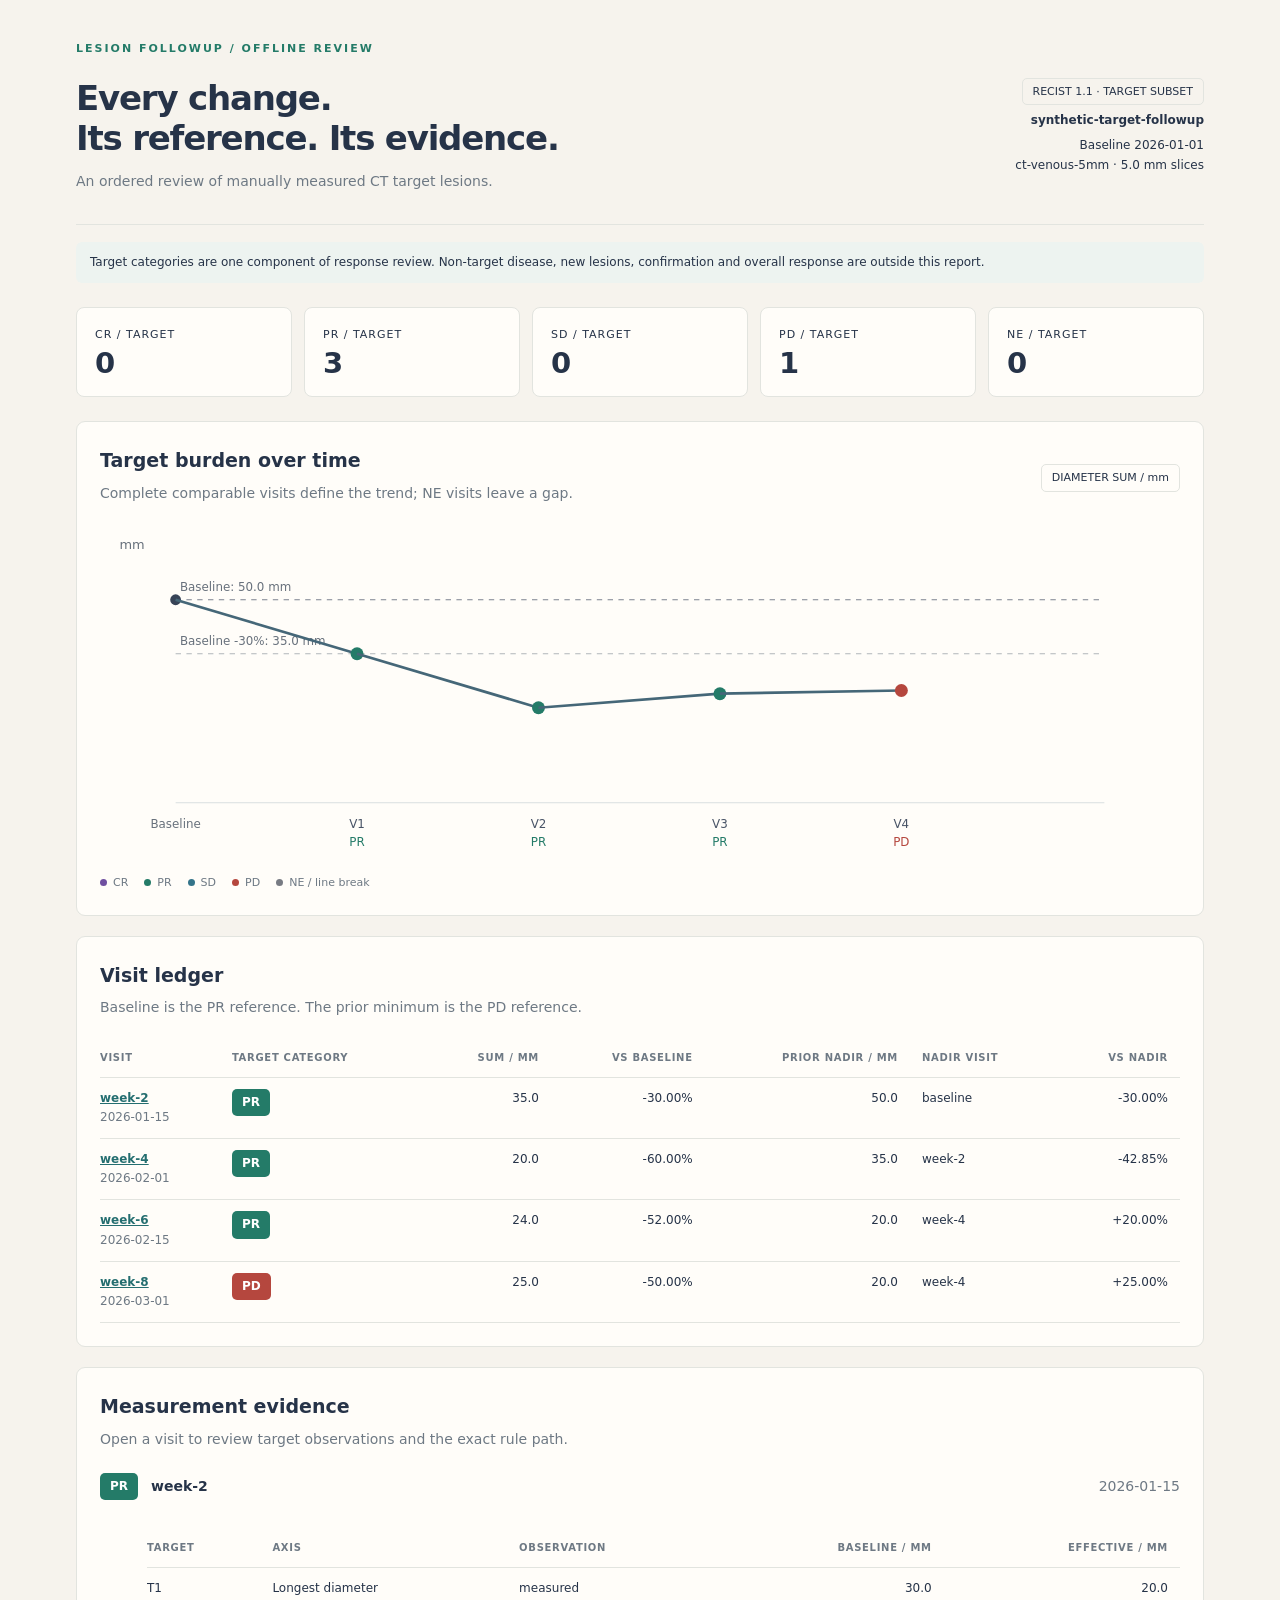
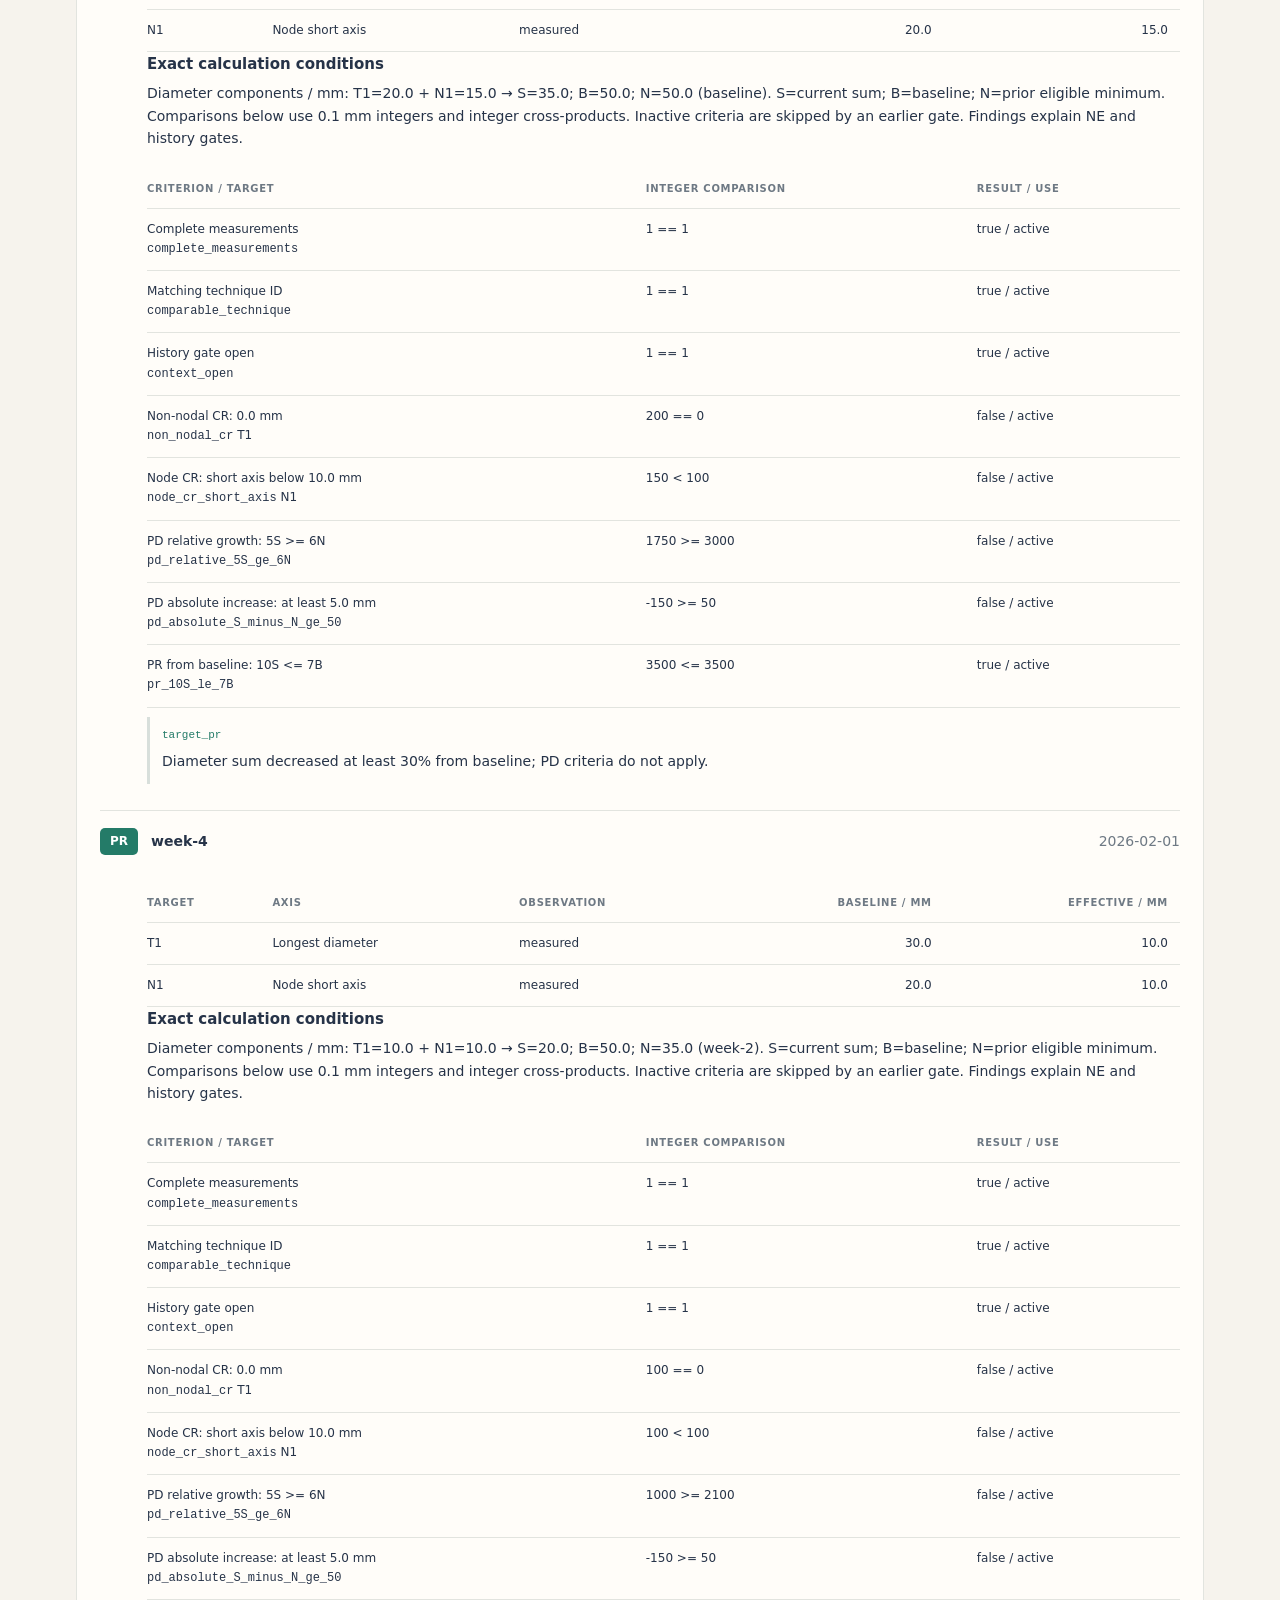
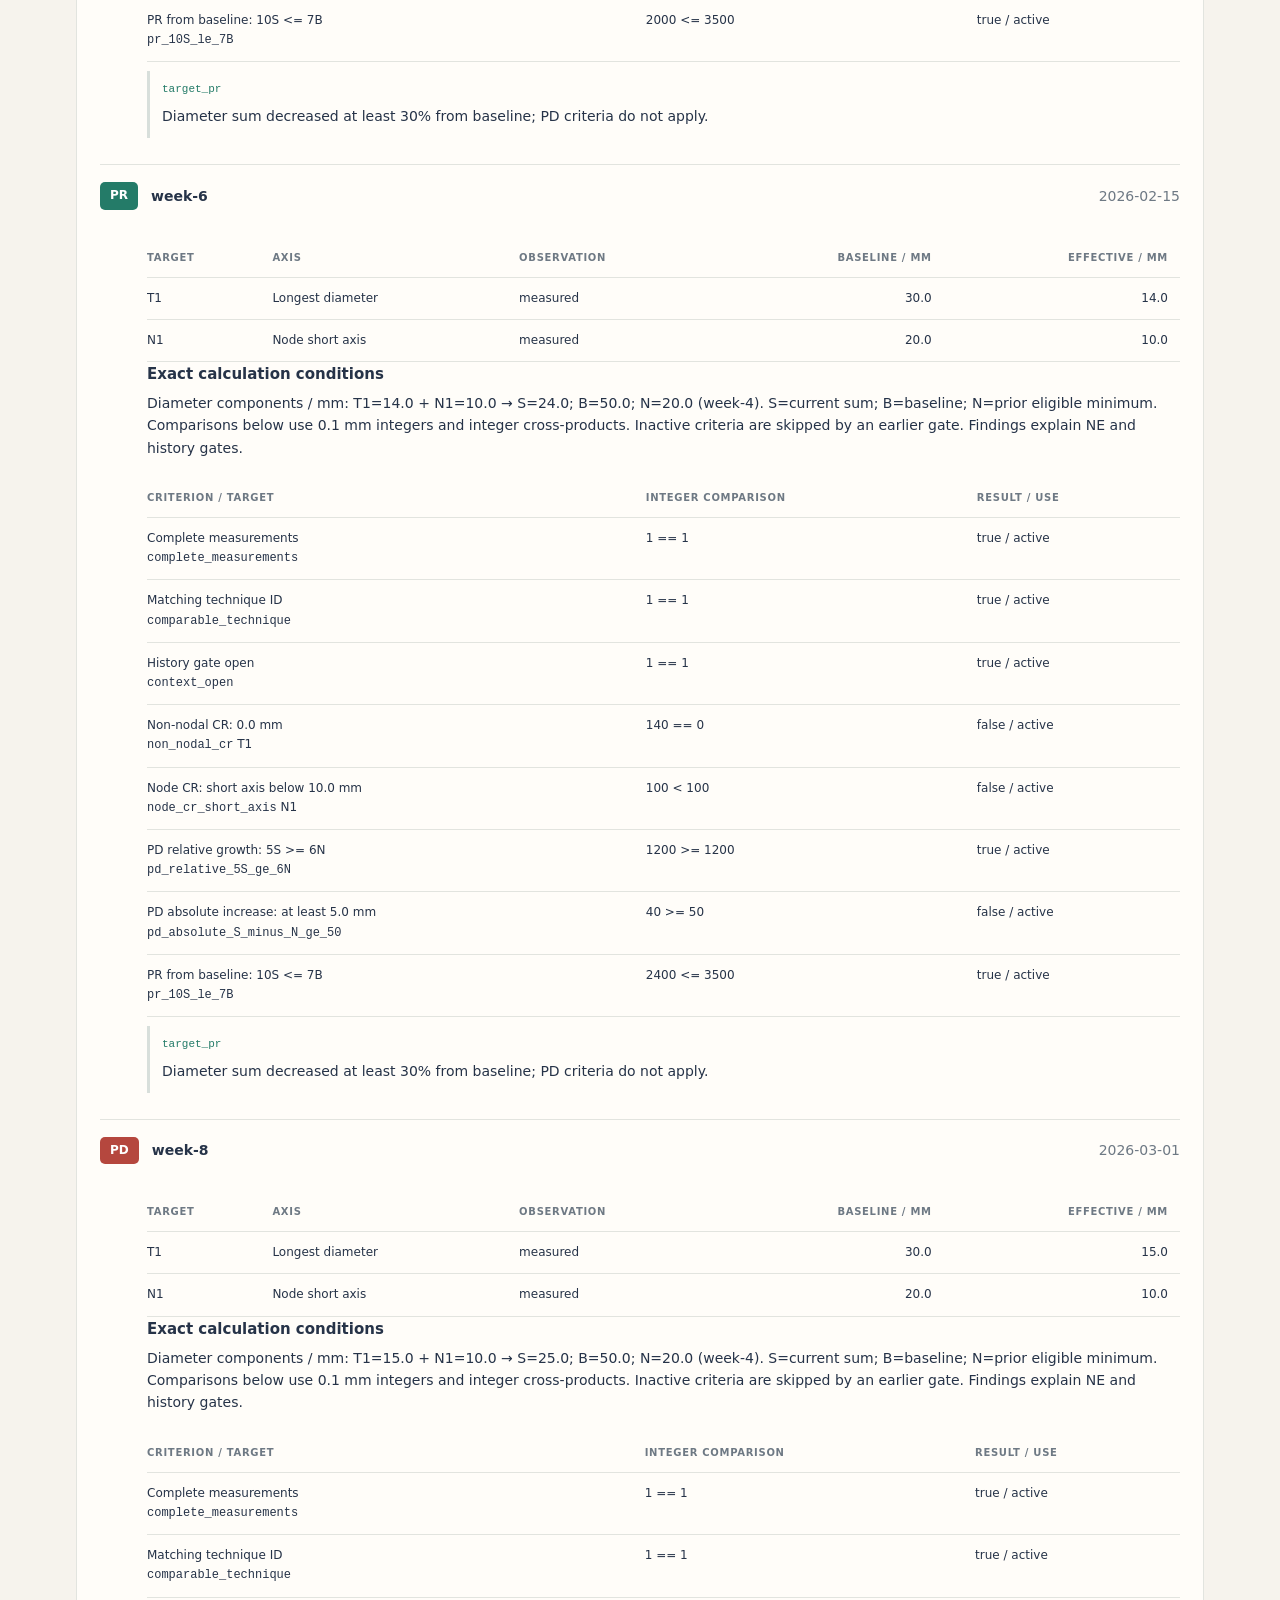
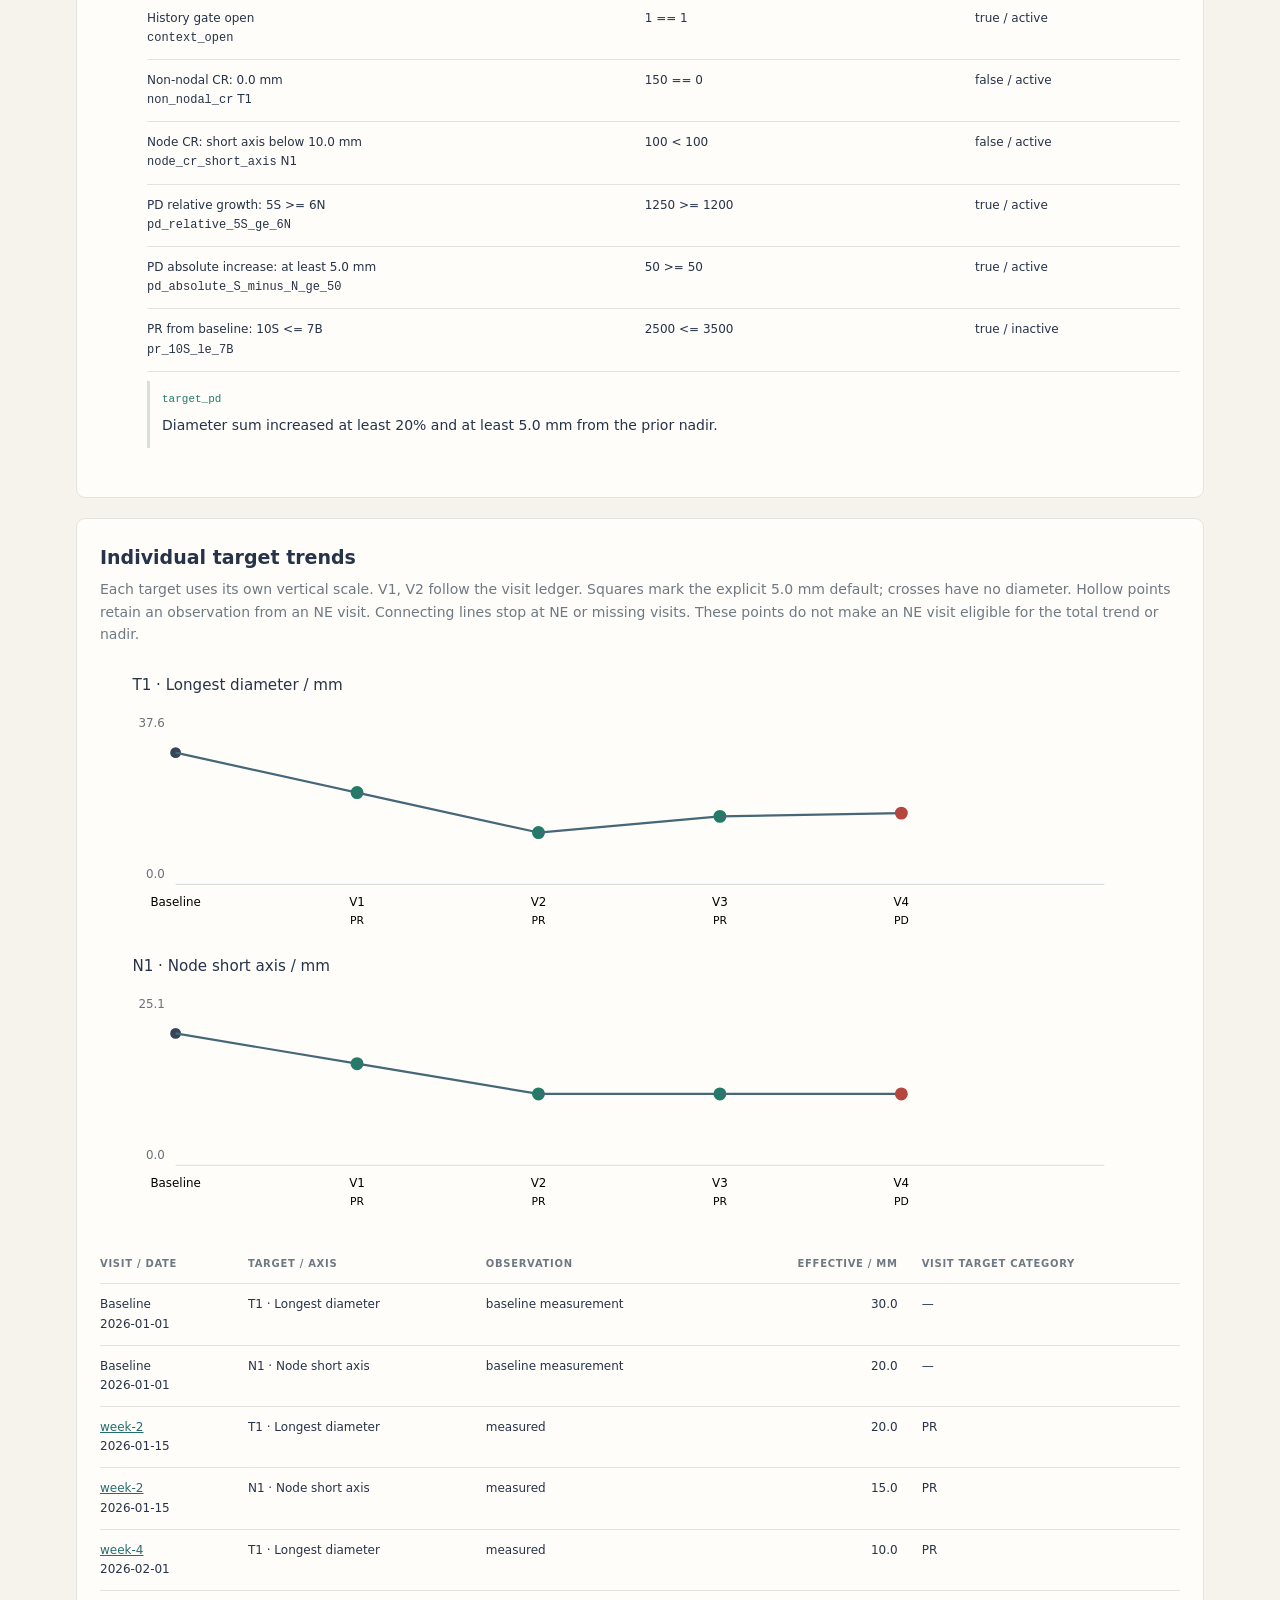
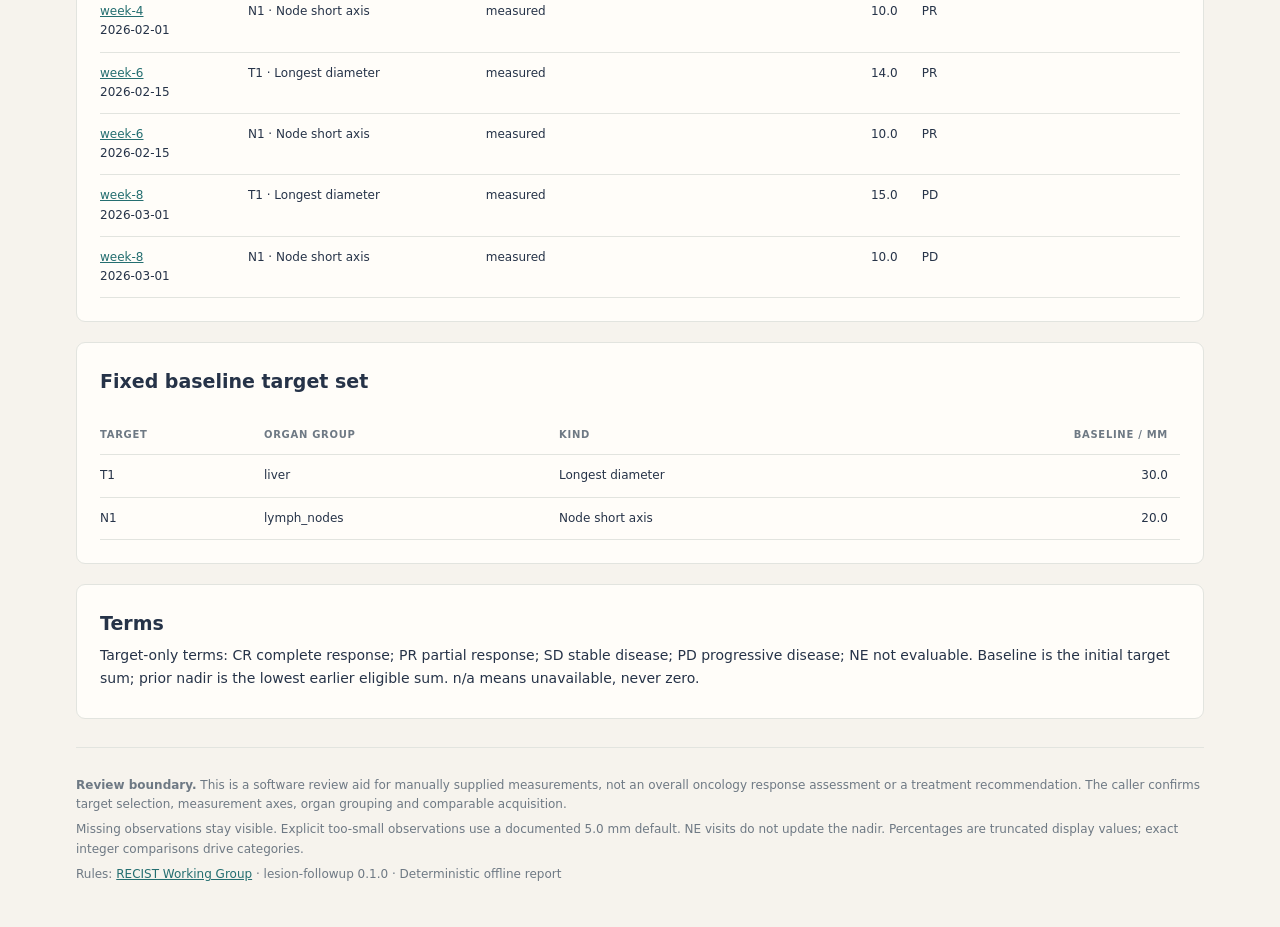
==== commit 29457298: "feat: add revision tracing and verifiable batch reviews" ====
--- a/examples/review.html
+++ b/examples/review.html
@@ -1,3 +1,3 @@
 <!doctype html><html lang="en"><head><meta charset="utf-8"><meta name="viewport" content="width=device-width,initial-scale=1"><meta http-equiv="Content-Security-Policy" content="default-src 'none'; style-src 'unsafe-inline'; img-src data:; base-uri 'none'; form-action 'none'"><title>Target-lesion review · synthetic-target-followup</title><style>:root{color-scheme:light;--ink:#263348;--muted:#6e7984;--paper:#f6f3ed;--line:#e2e4df}*{box-sizing:border-box}body{margin:0;background:var(--paper);color:var(--ink);font-family:system-ui,-apple-system,"Segoe UI",sans-serif;font-size:14px;line-height:1.6}.wrap{max-width:1200px;margin:auto;padding:40px 36px 70px}.brand{font-size:11px;letter-spacing:2px;font-weight:750;color:#247b68}.mast{display:flex;gap:30px;justify-content:space-between;align-items:start;padding:20px 0 26px;border-bottom:1px solid var(--line)}h1{font-size:34px;letter-spacing:-1.2px;line-height:1.18;margin:0 0 12px}h2{font-size:19px;margin:0 0 6px}h3{font-size:15px;margin:0}p{margin:6px 0}.muted{color:var(--muted)}.tag,.badge{display:inline-block;border:1px solid var(--line);border-radius:5px;padding:4px 10px;font-size:11px;white-space:nowrap}.badge{font-weight:750;border:0;color:white;font-size:12px}.cards{display:grid;grid-template-columns:repeat(5,1fr);gap:12px;margin:24px 0}.card{display:block;background:#fffdf9;border:1px solid var(--line);border-radius:8px;padding:14px 18px;color:inherit;text-decoration:none}.card strong{display:block;font-size:29px;line-height:1.3}.card small{font-size:11px;letter-spacing:1px}.panel{background:#fffdf9;border:1px solid var(--line);border-radius:9px;padding:23px;margin-top:20px}.panel-head{display:flex;justify-content:space-between;gap:12px;align-items:center}.chart svg{width:100%;height:auto;margin-top:12px}.table-scroll{overflow:auto}table{border-collapse:collapse;width:100%;font-size:12px;margin-top:14px}th{text-align:left;color:var(--muted);font-size:10px;letter-spacing:.7px;text-transform:uppercase;font-weight:650}td,th{padding:11px 12px;border-bottom:1px solid var(--line);vertical-align:top}td:first-child,th:first-child{padding-left:0}td.num,th.num{text-align:right;font-variant-numeric:tabular-nums;white-space:nowrap}a{color:#246e70}details{border-top:1px solid var(--line);padding:17px 0}details:first-of-type{border-top:0}summary{cursor:pointer;display:flex;align-items:center;gap:13px}summary .grow{flex:1}.details-inner{margin:15px 0 0 47px}.finding{border-left:3px solid #d8dfdb;padding:5px 12px;margin:9px 0}.finding code{font-size:11px;color:#247b68}.notes{font-size:12px;color:var(--muted);border-top:1px solid var(--line);padding-top:22px;margin-top:28px}.meta{font-size:12px;text-align:right;max-width:290px;overflow-wrap:anywhere}.legend{display:flex;flex-wrap:wrap;gap:16px;font-size:11px;color:var(--muted)}.legend span:before{content:"";display:inline-block;width:7px;height:7px;border-radius:50%;background:var(--c);margin-right:6px}.study-id{overflow-wrap:anywhere}.notice{font-size:12px;background:#edf3f0;border-radius:6px;padding:11px 14px;margin-top:17px}tr:target,details:target{background:#edf3f0}code{overflow-wrap:anywhere}@media(max-width:700px){.wrap{padding:24px 16px}.mast{display:block}h1{font-size:27px}.meta{text-align:left;margin-top:16px}.cards{gap:6px}.card{padding:10px}.card strong{font-size:23px}.panel{padding:15px}.details-inner{margin-left:0}.panel-head{display:block}}@media print{body{background:white}.wrap{padding:0;max-width:none}.panel{break-inside:avoid}.cards{margin:15px 0}details{break-inside:avoid}details::details-content{content-visibility:visible}summary{list-style:none}a{color:inherit;text-decoration:none}}</style></head><body><main class="wrap"><div class="brand">LESION FOLLOWUP / OFFLINE REVIEW</div><header class="mast"><div><h1>Every change.<br>Its reference. Its evidence.</h1><p class="muted">An ordered review of manually measured CT target lesions.</p></div><div class="meta"><span class="tag">RECIST 1.1 · TARGET SUBSET</span><p class="study-id"><strong>synthetic-target-followup</strong></p><p>Baseline 2026-01-01<br>ct-venous-5mm · 5.0 mm slices</p></div></header><div class="notice">Target categories are one component of response review. Non-target disease, new lesions, confirmation and overall response are outside this report.</div><nav class="cards" aria-label="Target category counts"><a class="card" href="#visits"><small>CR / TARGET</small><strong>0</strong></a><a class="card" href="#visit-0"><small>PR / TARGET</small><strong>3</strong></a><a class="card" href="#visits"><small>SD / TARGET</small><strong>0</strong></a><a class="card" href="#visit-3"><small>PD / TARGET</small><strong>1</strong></a><a class="card" href="#visits"><small>NE / TARGET</small><strong>0</strong></a></nav><section class="panel chart"><div class="panel-head"><div><h2>Target burden over time</h2><p class="muted">Complete comparable visits define the trend; NE visits leave a gap.</p></div><span class="tag">DIAMETER SUM / mm</span></div><svg xmlns="http://www.w3.org/2000/svg" viewBox="0 0 1000 320" role="img" aria-labelledby="chart-title chart-desc"><title id="chart-title">Target diameter sums</title><desc id="chart-desc">Baseline and ordered follow-up target sums. Not-evaluable visits break the line. The dashed lower guide is a 30 percent baseline reduction, not an overall-response threshold.</desc><rect width="1000" height="320" fill="#fffdf9"/><line x1="70" y1="72" x2="930" y2="72" stroke="#7c8390" stroke-dasharray="5 5"/><text x="74" y="64" fill="#68717c" font-size="11">Baseline: 50.0 mm</text><line x1="70" y1="122" x2="930" y2="122" stroke="#b1b7ba" stroke-dasharray="5 5"/><text x="74" y="114" fill="#68717c" font-size="11">Baseline -30%: 35.0 mm</text><line x1="70" y1="260" x2="930" y2="260" stroke="#d9dfe0"/><text x="18" y="25" fill="#68717c" font-size="12">mm</text><circle cx="70" cy="72" r="5" fill="#374357"/><text x="70" y="283" text-anchor="middle" font-size="11" fill="#68717c">Baseline</text><line x1="70" y1="72" x2="238" y2="122" stroke="#456778" stroke-width="2.5"/><circle cx="238" cy="122" r="6" fill="#247b68" tabindex="0"><title>week-2: 35.0 mm / PR</title></circle><text x="238" y="283" text-anchor="middle" fill="#485366" font-size="11">V1</text><text x="238" y="300" text-anchor="middle" fill="#247b68" font-size="11">PR</text><line x1="238" y1="122" x2="406" y2="172" stroke="#456778" stroke-width="2.5"/><circle cx="406" cy="172" r="6" fill="#247b68" tabindex="0"><title>week-4: 20.0 mm / PR</title></circle><text x="406" y="283" text-anchor="middle" fill="#485366" font-size="11">V2</text><text x="406" y="300" text-anchor="middle" fill="#247b68" font-size="11">PR</text><line x1="406" y1="172" x2="574" y2="159" stroke="#456778" stroke-width="2.5"/><circle cx="574" cy="159" r="6" fill="#247b68" tabindex="0"><title>week-6: 24.0 mm / PR</title></circle><text x="574" y="283" text-anchor="middle" fill="#485366" font-size="11">V3</text><text x="574" y="300" text-anchor="middle" fill="#247b68" font-size="11">PR</text><line x1="574" y1="159" x2="742" y2="156" stroke="#456778" stroke-width="2.5"/><circle cx="742" cy="156" r="6" fill="#b5473e" tabindex="0"><title>week-8: 25.0 mm / PD</title></circle><text x="742" y="283" text-anchor="middle" fill="#485366" font-size="11">V4</text><text x="742" y="300" text-anchor="middle" fill="#b5473e" font-size="11">PD</text></svg>
-<div class="legend"><span style="--c:#6f4fa0">CR</span><span style="--c:#247b68">PR</span><span style="--c:#34748a">SD</span><span style="--c:#b5473e">PD</span><span style="--c:#787b83">NE / line break</span></div></section><section class="panel"><h2>Visit ledger</h2><p class="muted">Baseline is the PR reference. The prior minimum is the PD reference.</p><div class="table-scroll"><table><thead><tr><th>Visit</th><th>Target category</th><th class="num">Sum / mm</th><th class="num">vs baseline</th><th class="num">Prior nadir / mm</th><th>Nadir visit</th><th class="num">vs nadir</th></tr></thead><tbody><tr><td><a href="#visit-0"><strong>week-2</strong></a><br><span class="muted">2026-01-15</span></td><td><span class="badge" style="background:#247b68">PR</span></td><td class="num">35.0</td><td class="num">-30.00%</td><td class="num">50.0</td><td>baseline</td><td class="num">-30.00%</td></tr><tr><td><a href="#visit-1"><strong>week-4</strong></a><br><span class="muted">2026-02-01</span></td><td><span class="badge" style="background:#247b68">PR</span></td><td class="num">20.0</td><td class="num">-60.00%</td><td class="num">35.0</td><td>week-2</td><td class="num">-42.85%</td></tr><tr><td><a href="#visit-2"><strong>week-6</strong></a><br><span class="muted">2026-02-15</span></td><td><span class="badge" style="background:#247b68">PR</span></td><td class="num">24.0</td><td class="num">-52.00%</td><td class="num">20.0</td><td>week-4</td><td class="num">+20.00%</td></tr><tr><td><a href="#visit-3"><strong>week-8</strong></a><br><span class="muted">2026-03-01</span></td><td><span class="badge" style="background:#b5473e">PD</span></td><td class="num">25.0</td><td class="num">-50.00%</td><td class="num">20.0</td><td>week-4</td><td class="num">+25.00%</td></tr></tbody></table></div></section><section class="panel" id="visits"><h2>Measurement evidence</h2><p class="muted">Open a visit to review target observations and the exact rule path.</p><details id="visit-0" open><summary><span class="badge" style="background:#247b68">PR</span><strong class="grow">week-2</strong><span class="muted">2026-01-15</span></summary><div class="details-inner"><div class="table-scroll"><table><thead><tr><th>Target</th><th>Axis</th><th>Observation</th><th class="num">Baseline / mm</th><th class="num">Effective / mm</th></tr></thead><tbody><tr><td>T1</td><td>Longest diameter</td><td>measured</td><td class="num">30.0</td><td class="num">20.0</td></tr><tr><td>N1</td><td>Node short axis</td><td>measured</td><td class="num">20.0</td><td class="num">15.0</td></tr></tbody></table></div><div class="finding"><code>target_pr</code><p>Diameter sum decreased at least 30% from baseline; PD criteria do not apply.</p></div></div></details><details id="visit-1" open><summary><span class="badge" style="background:#247b68">PR</span><strong class="grow">week-4</strong><span class="muted">2026-02-01</span></summary><div class="details-inner"><div class="table-scroll"><table><thead><tr><th>Target</th><th>Axis</th><th>Observation</th><th class="num">Baseline / mm</th><th class="num">Effective / mm</th></tr></thead><tbody><tr><td>T1</td><td>Longest diameter</td><td>measured</td><td class="num">30.0</td><td class="num">10.0</td></tr><tr><td>N1</td><td>Node short axis</td><td>measured</td><td class="num">20.0</td><td class="num">10.0</td></tr></tbody></table></div><div class="finding"><code>target_pr</code><p>Diameter sum decreased at least 30% from baseline; PD criteria do not apply.</p></div></div></details><details id="visit-2" open><summary><span class="badge" style="background:#247b68">PR</span><strong class="grow">week-6</strong><span class="muted">2026-02-15</span></summary><div class="details-inner"><div class="table-scroll"><table><thead><tr><th>Target</th><th>Axis</th><th>Observation</th><th class="num">Baseline / mm</th><th class="num">Effective / mm</th></tr></thead><tbody><tr><td>T1</td><td>Longest diameter</td><td>measured</td><td class="num">30.0</td><td class="num">14.0</td></tr><tr><td>N1</td><td>Node short axis</td><td>measured</td><td class="num">20.0</td><td class="num">10.0</td></tr></tbody></table></div><div class="finding"><code>target_pr</code><p>Diameter sum decreased at least 30% from baseline; PD criteria do not apply.</p></div></div></details><details id="visit-3" open><summary><span class="badge" style="background:#b5473e">PD</span><strong class="grow">week-8</strong><span class="muted">2026-03-01</span></summary><div class="details-inner"><div class="table-scroll"><table><thead><tr><th>Target</th><th>Axis</th><th>Observation</th><th class="num">Baseline / mm</th><th class="num">Effective / mm</th></tr></thead><tbody><tr><td>T1</td><td>Longest diameter</td><td>measured</td><td class="num">30.0</td><td class="num">15.0</td></tr><tr><td>N1</td><td>Node short axis</td><td>measured</td><td class="num">20.0</td><td class="num">10.0</td></tr></tbody></table></div><div class="finding"><code>target_pd</code><p>Diameter sum increased at least 20% and at least 5.0 mm from the prior nadir.</p></div></div></details></section><section class="panel chart" id="lesion-trends"><h2>Individual target trends</h2><p class="muted">Each target uses its own vertical scale. V1, V2 follow the visit ledger. Squares mark the explicit 5.0 mm default; crosses have no diameter. Hollow points retain an observation from an NE visit. Connecting lines stop at NE or missing visits. These points do not make an NE visit eligible for the total trend or nadir.</p><svg xmlns="http://www.w3.org/2000/svg" viewBox="0 0 1000 520" role="img" aria-labelledby="lesion-trends-title"><title id="lesion-trends-title">Individual target observations</title><g data-lesion-id="T1"><text x="30" y="25" font-size="14" fill="#263348">T1 · Longest diameter / mm</text><line x1="70" y1="205" x2="930" y2="205" stroke="#d9dfe0"/><text x="60" y="59" text-anchor="end" font-size="11" fill="#68717c">37.6</text><text x="60" y="199" text-anchor="end" font-size="11" fill="#68717c">0.0</text><circle data-state="baseline" cx="70" cy="83" r="5" fill="#374357"><title>Baseline: 30.0 mm</title></circle><text x="70" y="225" text-anchor="middle" font-size="11">Baseline</text><line x1="70" y1="83" x2="238" y2="120" stroke="#456778" stroke-width="2"/><circle data-visit-id="week-2" data-state="measured" data-visit-response="PR" data-effective-mm="20.0" cx="238" cy="120" r="5" fill="#247b68" stroke="#247b68" stroke-width="2"><title>week-2 · measured · Visit target category: PR: 20.0 mm</title></circle><text x="238" y="225" text-anchor="middle" font-size="11">V1</text><text x="238" y="242" text-anchor="middle" font-size="10">PR</text><line x1="238" y1="120" x2="406" y2="157" stroke="#456778" stroke-width="2"/><circle data-visit-id="week-4" data-state="measured" data-visit-response="PR" data-effective-mm="10.0" cx="406" cy="157" r="5" fill="#247b68" stroke="#247b68" stroke-width="2"><title>week-4 · measured · Visit target category: PR: 10.0 mm</title></circle><text x="406" y="225" text-anchor="middle" font-size="11">V2</text><text x="406" y="242" text-anchor="middle" font-size="10">PR</text><line x1="406" y1="157" x2="574" y2="142" stroke="#456778" stroke-width="2"/><circle data-visit-id="week-6" data-state="measured" data-visit-response="PR" data-effective-mm="14.0" cx="574" cy="142" r="5" fill="#247b68" stroke="#247b68" stroke-width="2"><title>week-6 · measured · Visit target category: PR: 14.0 mm</title></circle><text x="574" y="225" text-anchor="middle" font-size="11">V3</text><text x="574" y="242" text-anchor="middle" font-size="10">PR</text><line x1="574" y1="142" x2="742" y2="139" stroke="#456778" stroke-width="2"/><circle data-visit-id="week-8" data-state="measured" data-visit-response="PD" data-effective-mm="15.0" cx="742" cy="139" r="5" fill="#b5473e" stroke="#b5473e" stroke-width="2"><title>week-8 · measured · Visit target category: PD: 15.0 mm</title></circle><text x="742" y="225" text-anchor="middle" font-size="11">V4</text><text x="742" y="242" text-anchor="middle" font-size="10">PD</text></g><g data-lesion-id="N1"><text x="30" y="285" font-size="14" fill="#263348">N1 · Node short axis / mm</text><line x1="70" y1="465" x2="930" y2="465" stroke="#d9dfe0"/><text x="60" y="319" text-anchor="end" font-size="11" fill="#68717c">25.1</text><text x="60" y="459" text-anchor="end" font-size="11" fill="#68717c">0.0</text><circle data-state="baseline" cx="70" cy="343" r="5" fill="#374357"><title>Baseline: 20.0 mm</title></circle><text x="70" y="485" text-anchor="middle" font-size="11">Baseline</text><line x1="70" y1="343" x2="238" y2="371" stroke="#456778" stroke-width="2"/><circle data-visit-id="week-2" data-state="measured" data-visit-response="PR" data-effective-mm="15.0" cx="238" cy="371" r="5" fill="#247b68" stroke="#247b68" stroke-width="2"><title>week-2 · measured · Visit target category: PR: 15.0 mm</title></circle><text x="238" y="485" text-anchor="middle" font-size="11">V1</text><text x="238" y="502" text-anchor="middle" font-size="10">PR</text><line x1="238" y1="371" x2="406" y2="399" stroke="#456778" stroke-width="2"/><circle data-visit-id="week-4" data-state="measured" data-visit-response="PR" data-effective-mm="10.0" cx="406" cy="399" r="5" fill="#247b68" stroke="#247b68" stroke-width="2"><title>week-4 · measured · Visit target category: PR: 10.0 mm</title></circle><text x="406" y="485" text-anchor="middle" font-size="11">V2</text><text x="406" y="502" text-anchor="middle" font-size="10">PR</text><line x1="406" y1="399" x2="574" y2="399" stroke="#456778" stroke-width="2"/><circle data-visit-id="week-6" data-state="measured" data-visit-response="PR" data-effective-mm="10.0" cx="574" cy="399" r="5" fill="#247b68" stroke="#247b68" stroke-width="2"><title>week-6 · measured · Visit target category: PR: 10.0 mm</title></circle><text x="574" y="485" text-anchor="middle" font-size="11">V3</text><text x="574" y="502" text-anchor="middle" font-size="10">PR</text><line x1="574" y1="399" x2="742" y2="399" stroke="#456778" stroke-width="2"/><circle data-visit-id="week-8" data-state="measured" data-visit-response="PD" data-effective-mm="10.0" cx="742" cy="399" r="5" fill="#b5473e" stroke="#b5473e" stroke-width="2"><title>week-8 · measured · Visit target category: PD: 10.0 mm</title></circle><text x="742" y="485" text-anchor="middle" font-size="11">V4</text><text x="742" y="502" text-anchor="middle" font-size="10">PD</text></g></svg>
+<div class="legend"><span style="--c:#6f4fa0">CR</span><span style="--c:#247b68">PR</span><span style="--c:#34748a">SD</span><span style="--c:#b5473e">PD</span><span style="--c:#787b83">NE / line break</span></div></section><section class="panel"><h2>Visit ledger</h2><p class="muted">Baseline is the PR reference. The prior minimum is the PD reference.</p><div class="table-scroll"><table><thead><tr><th>Visit</th><th>Target category</th><th class="num">Sum / mm</th><th class="num">vs baseline</th><th class="num">Prior nadir / mm</th><th>Nadir visit</th><th class="num">vs nadir</th></tr></thead><tbody><tr><td><a href="#visit-0"><strong>week-2</strong></a><br><span class="muted">2026-01-15</span></td><td><span class="badge" style="background:#247b68">PR</span></td><td class="num">35.0</td><td class="num">-30.00%</td><td class="num">50.0</td><td>baseline</td><td class="num">-30.00%</td></tr><tr><td><a href="#visit-1"><strong>week-4</strong></a><br><span class="muted">2026-02-01</span></td><td><span class="badge" style="background:#247b68">PR</span></td><td class="num">20.0</td><td class="num">-60.00%</td><td class="num">35.0</td><td>week-2</td><td class="num">-42.85%</td></tr><tr><td><a href="#visit-2"><strong>week-6</strong></a><br><span class="muted">2026-02-15</span></td><td><span class="badge" style="background:#247b68">PR</span></td><td class="num">24.0</td><td class="num">-52.00%</td><td class="num">20.0</td><td>week-4</td><td class="num">+20.00%</td></tr><tr><td><a href="#visit-3"><strong>week-8</strong></a><br><span class="muted">2026-03-01</span></td><td><span class="badge" style="background:#b5473e">PD</span></td><td class="num">25.0</td><td class="num">-50.00%</td><td class="num">20.0</td><td>week-4</td><td class="num">+25.00%</td></tr></tbody></table></div></section><section class="panel" id="visits"><h2>Measurement evidence</h2><p class="muted">Open a visit to review target observations and the exact rule path.</p><details id="visit-0" open><summary><span class="badge" style="background:#247b68">PR</span><strong class="grow">week-2</strong><span class="muted">2026-01-15</span></summary><div class="details-inner"><div class="table-scroll"><table><thead><tr><th>Target</th><th>Axis</th><th>Observation</th><th class="num">Baseline / mm</th><th class="num">Effective / mm</th></tr></thead><tbody><tr><td>T1</td><td>Longest diameter</td><td>measured</td><td class="num">30.0</td><td class="num">20.0</td></tr><tr><td>N1</td><td>Node short axis</td><td>measured</td><td class="num">20.0</td><td class="num">15.0</td></tr></tbody></table></div><h3>Exact calculation conditions</h3><p>Diameter components / mm: T1=20.0 + N1=15.0 → S=35.0; B=50.0; N=50.0 (baseline). S=current sum; B=baseline; N=prior eligible minimum. Comparisons below use 0.1 mm integers and integer cross-products. Inactive criteria are skipped by an earlier gate. Findings explain NE and history gates.</p><div class="table-scroll"><table><thead><tr><th>Criterion / target</th><th>Integer comparison</th><th>Result / use</th></tr></thead><tbody><tr><td>Complete measurements<br><code>complete_measurements</code> </td><td>1 == 1</td><td>true / active</td></tr><tr><td>Matching technique ID<br><code>comparable_technique</code> </td><td>1 == 1</td><td>true / active</td></tr><tr><td>History gate open<br><code>context_open</code> </td><td>1 == 1</td><td>true / active</td></tr><tr><td>Non-nodal CR: 0.0 mm<br><code>non_nodal_cr</code> T1</td><td>200 == 0</td><td>false / active</td></tr><tr><td>Node CR: short axis below 10.0 mm<br><code>node_cr_short_axis</code> N1</td><td>150 &lt; 100</td><td>false / active</td></tr><tr><td>PD relative growth: 5S &gt;= 6N<br><code>pd_relative_5S_ge_6N</code> </td><td>1750 &gt;= 3000</td><td>false / active</td></tr><tr><td>PD absolute increase: at least 5.0 mm<br><code>pd_absolute_S_minus_N_ge_50</code> </td><td>-150 &gt;= 50</td><td>false / active</td></tr><tr><td>PR from baseline: 10S &lt;= 7B<br><code>pr_10S_le_7B</code> </td><td>3500 &lt;= 3500</td><td>true / active</td></tr></tbody></table></div><div class="finding"><code>target_pr</code><p>Diameter sum decreased at least 30% from baseline; PD criteria do not apply.</p></div></div></details><details id="visit-1" open><summary><span class="badge" style="background:#247b68">PR</span><strong class="grow">week-4</strong><span class="muted">2026-02-01</span></summary><div class="details-inner"><div class="table-scroll"><table><thead><tr><th>Target</th><th>Axis</th><th>Observation</th><th class="num">Baseline / mm</th><th class="num">Effective / mm</th></tr></thead><tbody><tr><td>T1</td><td>Longest diameter</td><td>measured</td><td class="num">30.0</td><td class="num">10.0</td></tr><tr><td>N1</td><td>Node short axis</td><td>measured</td><td class="num">20.0</td><td class="num">10.0</td></tr></tbody></table></div><h3>Exact calculation conditions</h3><p>Diameter components / mm: T1=10.0 + N1=10.0 → S=20.0; B=50.0; N=35.0 (week-2). S=current sum; B=baseline; N=prior eligible minimum. Comparisons below use 0.1 mm integers and integer cross-products. Inactive criteria are skipped by an earlier gate. Findings explain NE and history gates.</p><div class="table-scroll"><table><thead><tr><th>Criterion / target</th><th>Integer comparison</th><th>Result / use</th></tr></thead><tbody><tr><td>Complete measurements<br><code>complete_measurements</code> </td><td>1 == 1</td><td>true / active</td></tr><tr><td>Matching technique ID<br><code>comparable_technique</code> </td><td>1 == 1</td><td>true / active</td></tr><tr><td>History gate open<br><code>context_open</code> </td><td>1 == 1</td><td>true / active</td></tr><tr><td>Non-nodal CR: 0.0 mm<br><code>non_nodal_cr</code> T1</td><td>100 == 0</td><td>false / active</td></tr><tr><td>Node CR: short axis below 10.0 mm<br><code>node_cr_short_axis</code> N1</td><td>100 &lt; 100</td><td>false / active</td></tr><tr><td>PD relative growth: 5S &gt;= 6N<br><code>pd_relative_5S_ge_6N</code> </td><td>1000 &gt;= 2100</td><td>false / active</td></tr><tr><td>PD absolute increase: at least 5.0 mm<br><code>pd_absolute_S_minus_N_ge_50</code> </td><td>-150 &gt;= 50</td><td>false / active</td></tr><tr><td>PR from baseline: 10S &lt;= 7B<br><code>pr_10S_le_7B</code> </td><td>2000 &lt;= 3500</td><td>true / active</td></tr></tbody></table></div><div class="finding"><code>target_pr</code><p>Diameter sum decreased at least 30% from baseline; PD criteria do not apply.</p></div></div></details><details id="visit-2" open><summary><span class="badge" style="background:#247b68">PR</span><strong class="grow">week-6</strong><span class="muted">2026-02-15</span></summary><div class="details-inner"><div class="table-scroll"><table><thead><tr><th>Target</th><th>Axis</th><th>Observation</th><th class="num">Baseline / mm</th><th class="num">Effective / mm</th></tr></thead><tbody><tr><td>T1</td><td>Longest diameter</td><td>measured</td><td class="num">30.0</td><td class="num">14.0</td></tr><tr><td>N1</td><td>Node short axis</td><td>measured</td><td class="num">20.0</td><td class="num">10.0</td></tr></tbody></table></div><h3>Exact calculation conditions</h3><p>Diameter components / mm: T1=14.0 + N1=10.0 → S=24.0; B=50.0; N=20.0 (week-4). S=current sum; B=baseline; N=prior eligible minimum. Comparisons below use 0.1 mm integers and integer cross-products. Inactive criteria are skipped by an earlier gate. Findings explain NE and history gates.</p><div class="table-scroll"><table><thead><tr><th>Criterion / target</th><th>Integer comparison</th><th>Result / use</th></tr></thead><tbody><tr><td>Complete measurements<br><code>complete_measurements</code> </td><td>1 == 1</td><td>true / active</td></tr><tr><td>Matching technique ID<br><code>comparable_technique</code> </td><td>1 == 1</td><td>true / active</td></tr><tr><td>History gate open<br><code>context_open</code> </td><td>1 == 1</td><td>true / active</td></tr><tr><td>Non-nodal CR: 0.0 mm<br><code>non_nodal_cr</code> T1</td><td>140 == 0</td><td>false / active</td></tr><tr><td>Node CR: short axis below 10.0 mm<br><code>node_cr_short_axis</code> N1</td><td>100 &lt; 100</td><td>false / active</td></tr><tr><td>PD relative growth: 5S &gt;= 6N<br><code>pd_relative_5S_ge_6N</code> </td><td>1200 &gt;= 1200</td><td>true / active</td></tr><tr><td>PD absolute increase: at least 5.0 mm<br><code>pd_absolute_S_minus_N_ge_50</code> </td><td>40 &gt;= 50</td><td>false / active</td></tr><tr><td>PR from baseline: 10S &lt;= 7B<br><code>pr_10S_le_7B</code> </td><td>2400 &lt;= 3500</td><td>true / active</td></tr></tbody></table></div><div class="finding"><code>target_pr</code><p>Diameter sum decreased at least 30% from baseline; PD criteria do not apply.</p></div></div></details><details id="visit-3" open><summary><span class="badge" style="background:#b5473e">PD</span><strong class="grow">week-8</strong><span class="muted">2026-03-01</span></summary><div class="details-inner"><div class="table-scroll"><table><thead><tr><th>Target</th><th>Axis</th><th>Observation</th><th class="num">Baseline / mm</th><th class="num">Effective / mm</th></tr></thead><tbody><tr><td>T1</td><td>Longest diameter</td><td>measured</td><td class="num">30.0</td><td class="num">15.0</td></tr><tr><td>N1</td><td>Node short axis</td><td>measured</td><td class="num">20.0</td><td class="num">10.0</td></tr></tbody></table></div><h3>Exact calculation conditions</h3><p>Diameter components / mm: T1=15.0 + N1=10.0 → S=25.0; B=50.0; N=20.0 (week-4). S=current sum; B=baseline; N=prior eligible minimum. Comparisons below use 0.1 mm integers and integer cross-products. Inactive criteria are skipped by an earlier gate. Findings explain NE and history gates.</p><div class="table-scroll"><table><thead><tr><th>Criterion / target</th><th>Integer comparison</th><th>Result / use</th></tr></thead><tbody><tr><td>Complete measurements<br><code>complete_measurements</code> </td><td>1 == 1</td><td>true / active</td></tr><tr><td>Matching technique ID<br><code>comparable_technique</code> </td><td>1 == 1</td><td>true / active</td></tr><tr><td>History gate open<br><code>context_open</code> </td><td>1 == 1</td><td>true / active</td></tr><tr><td>Non-nodal CR: 0.0 mm<br><code>non_nodal_cr</code> T1</td><td>150 == 0</td><td>false / active</td></tr><tr><td>Node CR: short axis below 10.0 mm<br><code>node_cr_short_axis</code> N1</td><td>100 &lt; 100</td><td>false / active</td></tr><tr><td>PD relative growth: 5S &gt;= 6N<br><code>pd_relative_5S_ge_6N</code> </td><td>1250 &gt;= 1200</td><td>true / active</td></tr><tr><td>PD absolute increase: at least 5.0 mm<br><code>pd_absolute_S_minus_N_ge_50</code> </td><td>50 &gt;= 50</td><td>true / active</td></tr><tr><td>PR from baseline: 10S &lt;= 7B<br><code>pr_10S_le_7B</code> </td><td>2500 &lt;= 3500</td><td>true / inactive</td></tr></tbody></table></div><div class="finding"><code>target_pd</code><p>Diameter sum increased at least 20% and at least 5.0 mm from the prior nadir.</p></div></div></details></section><section class="panel chart" id="lesion-trends"><h2>Individual target trends</h2><p class="muted">Each target uses its own vertical scale. V1, V2 follow the visit ledger. Squares mark the explicit 5.0 mm default; crosses have no diameter. Hollow points retain an observation from an NE visit. Connecting lines stop at NE or missing visits. These points do not make an NE visit eligible for the total trend or nadir.</p><svg xmlns="http://www.w3.org/2000/svg" viewBox="0 0 1000 520" role="img" aria-labelledby="lesion-trends-title"><title id="lesion-trends-title">Individual target observations</title><g data-lesion-id="T1"><text x="30" y="25" font-size="14" fill="#263348">T1 · Longest diameter / mm</text><line x1="70" y1="205" x2="930" y2="205" stroke="#d9dfe0"/><text x="60" y="59" text-anchor="end" font-size="11" fill="#68717c">37.6</text><text x="60" y="199" text-anchor="end" font-size="11" fill="#68717c">0.0</text><circle data-state="baseline" cx="70" cy="83" r="5" fill="#374357"><title>Baseline: 30.0 mm</title></circle><text x="70" y="225" text-anchor="middle" font-size="11">Baseline</text><line x1="70" y1="83" x2="238" y2="120" stroke="#456778" stroke-width="2"/><circle data-visit-id="week-2" data-state="measured" data-visit-response="PR" data-effective-mm="20.0" cx="238" cy="120" r="5" fill="#247b68" stroke="#247b68" stroke-width="2"><title>week-2 · measured · Visit target category: PR: 20.0 mm</title></circle><text x="238" y="225" text-anchor="middle" font-size="11">V1</text><text x="238" y="242" text-anchor="middle" font-size="10">PR</text><line x1="238" y1="120" x2="406" y2="157" stroke="#456778" stroke-width="2"/><circle data-visit-id="week-4" data-state="measured" data-visit-response="PR" data-effective-mm="10.0" cx="406" cy="157" r="5" fill="#247b68" stroke="#247b68" stroke-width="2"><title>week-4 · measured · Visit target category: PR: 10.0 mm</title></circle><text x="406" y="225" text-anchor="middle" font-size="11">V2</text><text x="406" y="242" text-anchor="middle" font-size="10">PR</text><line x1="406" y1="157" x2="574" y2="142" stroke="#456778" stroke-width="2"/><circle data-visit-id="week-6" data-state="measured" data-visit-response="PR" data-effective-mm="14.0" cx="574" cy="142" r="5" fill="#247b68" stroke="#247b68" stroke-width="2"><title>week-6 · measured · Visit target category: PR: 14.0 mm</title></circle><text x="574" y="225" text-anchor="middle" font-size="11">V3</text><text x="574" y="242" text-anchor="middle" font-size="10">PR</text><line x1="574" y1="142" x2="742" y2="139" stroke="#456778" stroke-width="2"/><circle data-visit-id="week-8" data-state="measured" data-visit-response="PD" data-effective-mm="15.0" cx="742" cy="139" r="5" fill="#b5473e" stroke="#b5473e" stroke-width="2"><title>week-8 · measured · Visit target category: PD: 15.0 mm</title></circle><text x="742" y="225" text-anchor="middle" font-size="11">V4</text><text x="742" y="242" text-anchor="middle" font-size="10">PD</text></g><g data-lesion-id="N1"><text x="30" y="285" font-size="14" fill="#263348">N1 · Node short axis / mm</text><line x1="70" y1="465" x2="930" y2="465" stroke="#d9dfe0"/><text x="60" y="319" text-anchor="end" font-size="11" fill="#68717c">25.1</text><text x="60" y="459" text-anchor="end" font-size="11" fill="#68717c">0.0</text><circle data-state="baseline" cx="70" cy="343" r="5" fill="#374357"><title>Baseline: 20.0 mm</title></circle><text x="70" y="485" text-anchor="middle" font-size="11">Baseline</text><line x1="70" y1="343" x2="238" y2="371" stroke="#456778" stroke-width="2"/><circle data-visit-id="week-2" data-state="measured" data-visit-response="PR" data-effective-mm="15.0" cx="238" cy="371" r="5" fill="#247b68" stroke="#247b68" stroke-width="2"><title>week-2 · measured · Visit target category: PR: 15.0 mm</title></circle><text x="238" y="485" text-anchor="middle" font-size="11">V1</text><text x="238" y="502" text-anchor="middle" font-size="10">PR</text><line x1="238" y1="371" x2="406" y2="399" stroke="#456778" stroke-width="2"/><circle data-visit-id="week-4" data-state="measured" data-visit-response="PR" data-effective-mm="10.0" cx="406" cy="399" r="5" fill="#247b68" stroke="#247b68" stroke-width="2"><title>week-4 · measured · Visit target category: PR: 10.0 mm</title></circle><text x="406" y="485" text-anchor="middle" font-size="11">V2</text><text x="406" y="502" text-anchor="middle" font-size="10">PR</text><line x1="406" y1="399" x2="574" y2="399" stroke="#456778" stroke-width="2"/><circle data-visit-id="week-6" data-state="measured" data-visit-response="PR" data-effective-mm="10.0" cx="574" cy="399" r="5" fill="#247b68" stroke="#247b68" stroke-width="2"><title>week-6 · measured · Visit target category: PR: 10.0 mm</title></circle><text x="574" y="485" text-anchor="middle" font-size="11">V3</text><text x="574" y="502" text-anchor="middle" font-size="10">PR</text><line x1="574" y1="399" x2="742" y2="399" stroke="#456778" stroke-width="2"/><circle data-visit-id="week-8" data-state="measured" data-visit-response="PD" data-effective-mm="10.0" cx="742" cy="399" r="5" fill="#b5473e" stroke="#b5473e" stroke-width="2"><title>week-8 · measured · Visit target category: PD: 10.0 mm</title></circle><text x="742" y="485" text-anchor="middle" font-size="11">V4</text><text x="742" y="502" text-anchor="middle" font-size="10">PD</text></g></svg>
 <div class="table-scroll"><table><thead><tr><th>Visit / date</th><th>Target / axis</th><th>Observation</th><th class="num">Effective / mm</th><th>Visit target category</th></tr></thead><tbody><tr><td>Baseline<br>2026-01-01</td><td>T1 · Longest diameter</td><td>baseline measurement</td><td class="num">30.0</td><td>—</td></tr><tr><td>Baseline<br>2026-01-01</td><td>N1 · Node short axis</td><td>baseline measurement</td><td class="num">20.0</td><td>—</td></tr><tr><td><a href="#visit-0">week-2</a><br>2026-01-15</td><td>T1 · Longest diameter</td><td>measured</td><td class="num">20.0</td><td>PR</td></tr><tr><td><a href="#visit-0">week-2</a><br>2026-01-15</td><td>N1 · Node short axis</td><td>measured</td><td class="num">15.0</td><td>PR</td></tr><tr><td><a href="#visit-1">week-4</a><br>2026-02-01</td><td>T1 · Longest diameter</td><td>measured</td><td class="num">10.0</td><td>PR</td></tr><tr><td><a href="#visit-1">week-4</a><br>2026-02-01</td><td>N1 · Node short axis</td><td>measured</td><td class="num">10.0</td><td>PR</td></tr><tr><td><a href="#visit-2">week-6</a><br>2026-02-15</td><td>T1 · Longest diameter</td><td>measured</td><td class="num">14.0</td><td>PR</td></tr><tr><td><a href="#visit-2">week-6</a><br>2026-02-15</td><td>N1 · Node short axis</td><td>measured</td><td class="num">10.0</td><td>PR</td></tr><tr><td><a href="#visit-3">week-8</a><br>2026-03-01</td><td>T1 · Longest diameter</td><td>measured</td><td class="num">15.0</td><td>PD</td></tr><tr><td><a href="#visit-3">week-8</a><br>2026-03-01</td><td>N1 · Node short axis</td><td>measured</td><td class="num">10.0</td><td>PD</td></tr></tbody></table></div></section><section class="panel"><h2>Fixed baseline target set</h2><div class="table-scroll"><table><thead><tr><th>Target</th><th>Organ group</th><th>Kind</th><th class="num">Baseline / mm</th></tr></thead><tbody><tr><td>T1</td><td>liver</td><td>Longest diameter</td><td class="num">30.0</td></tr><tr><td>N1</td><td>lymph_nodes</td><td>Node short axis</td><td class="num">20.0</td></tr></tbody></table></div></section><section class="panel"><h2>Terms</h2><p>Target-only terms: CR complete response; PR partial response; SD stable disease; PD progressive disease; NE not evaluable. Baseline is the initial target sum; prior nadir is the lowest earlier eligible sum. n/a means unavailable, never zero.</p></section><footer class="notes"><p><strong>Review boundary.</strong> This is a software review aid for manually supplied measurements, not an overall oncology response assessment or a treatment recommendation. The caller confirms target selection, measurement axes, organ grouping and comparable acquisition.</p><p>Missing observations stay visible. Explicit too-small observations use a documented 5.0 mm default. NE visits do not update the nadir. Percentages are truncated display values; exact integer comparisons drive categories.</p><p>Rules: <a href="https://recist.eortc.org/recist-1-1/">RECIST Working Group</a> · lesion-followup 0.1.0 · Deterministic offline report</p></footer></main></body></html>
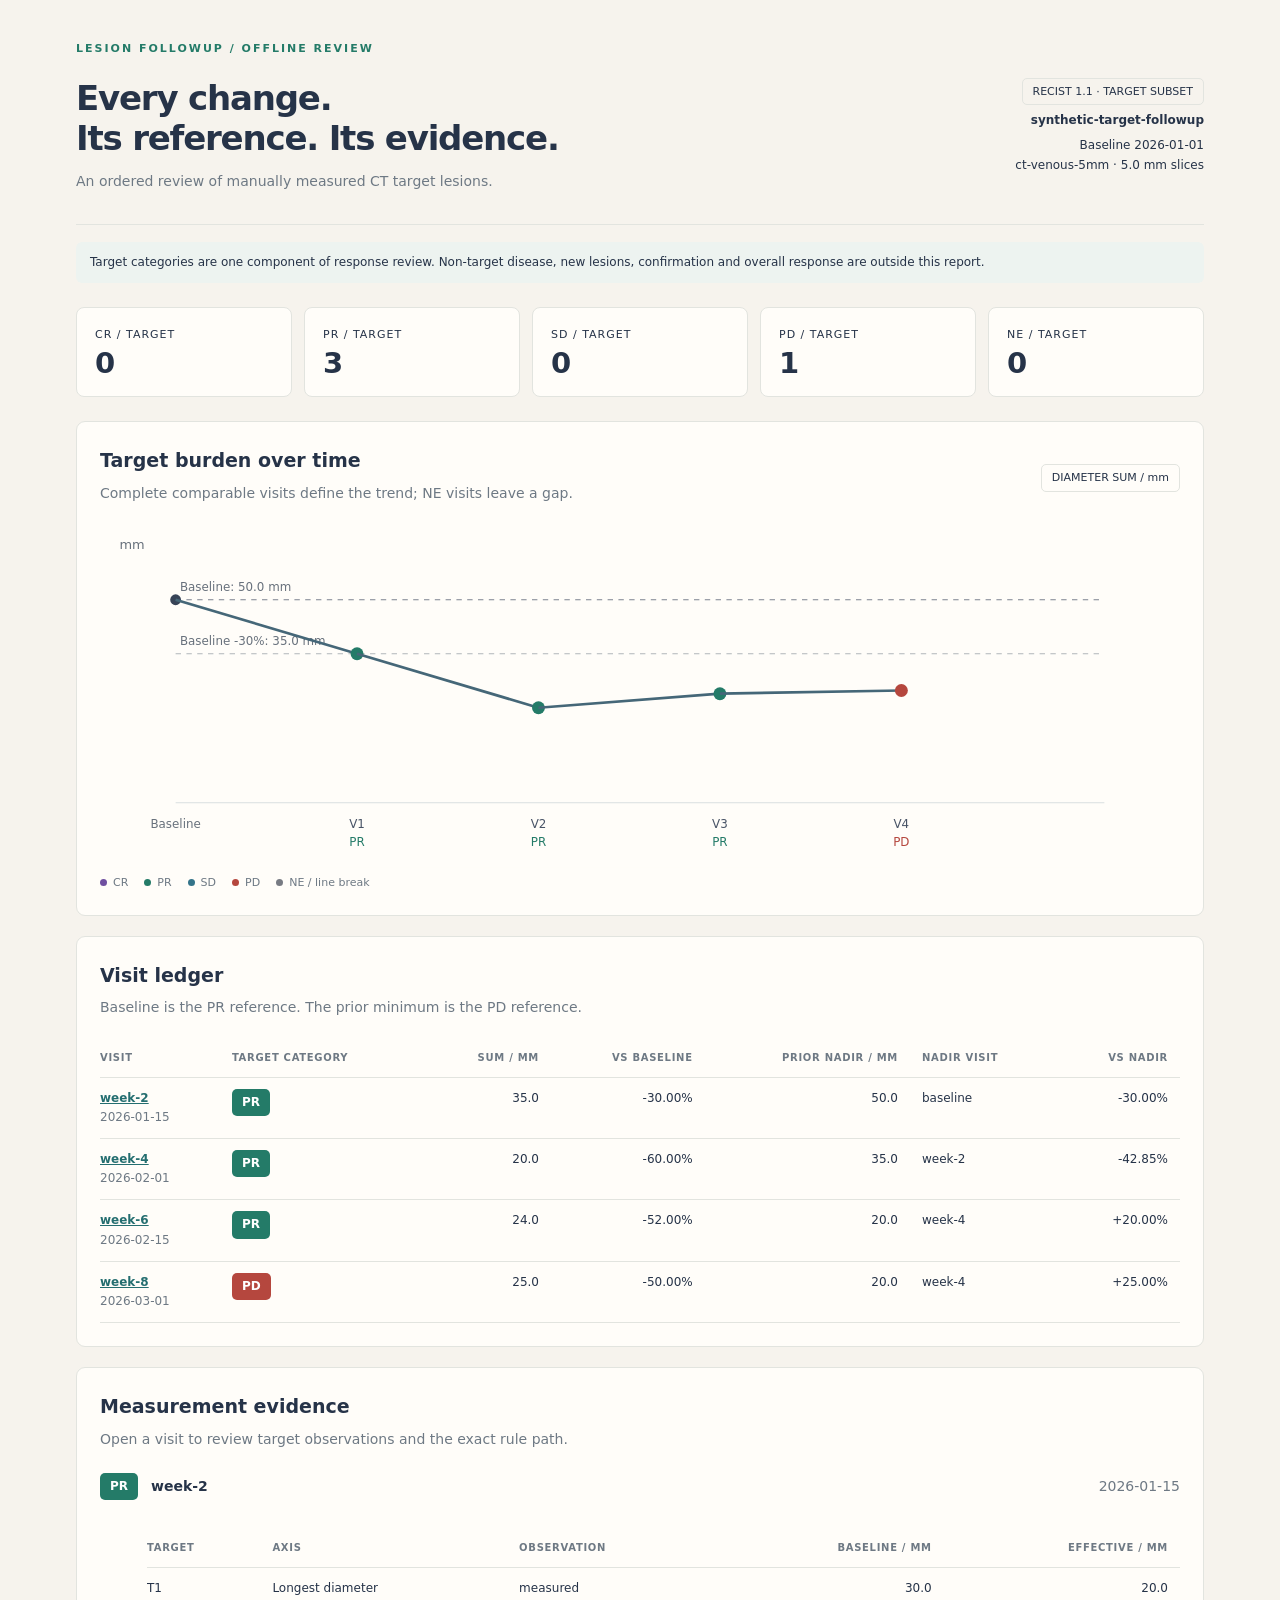
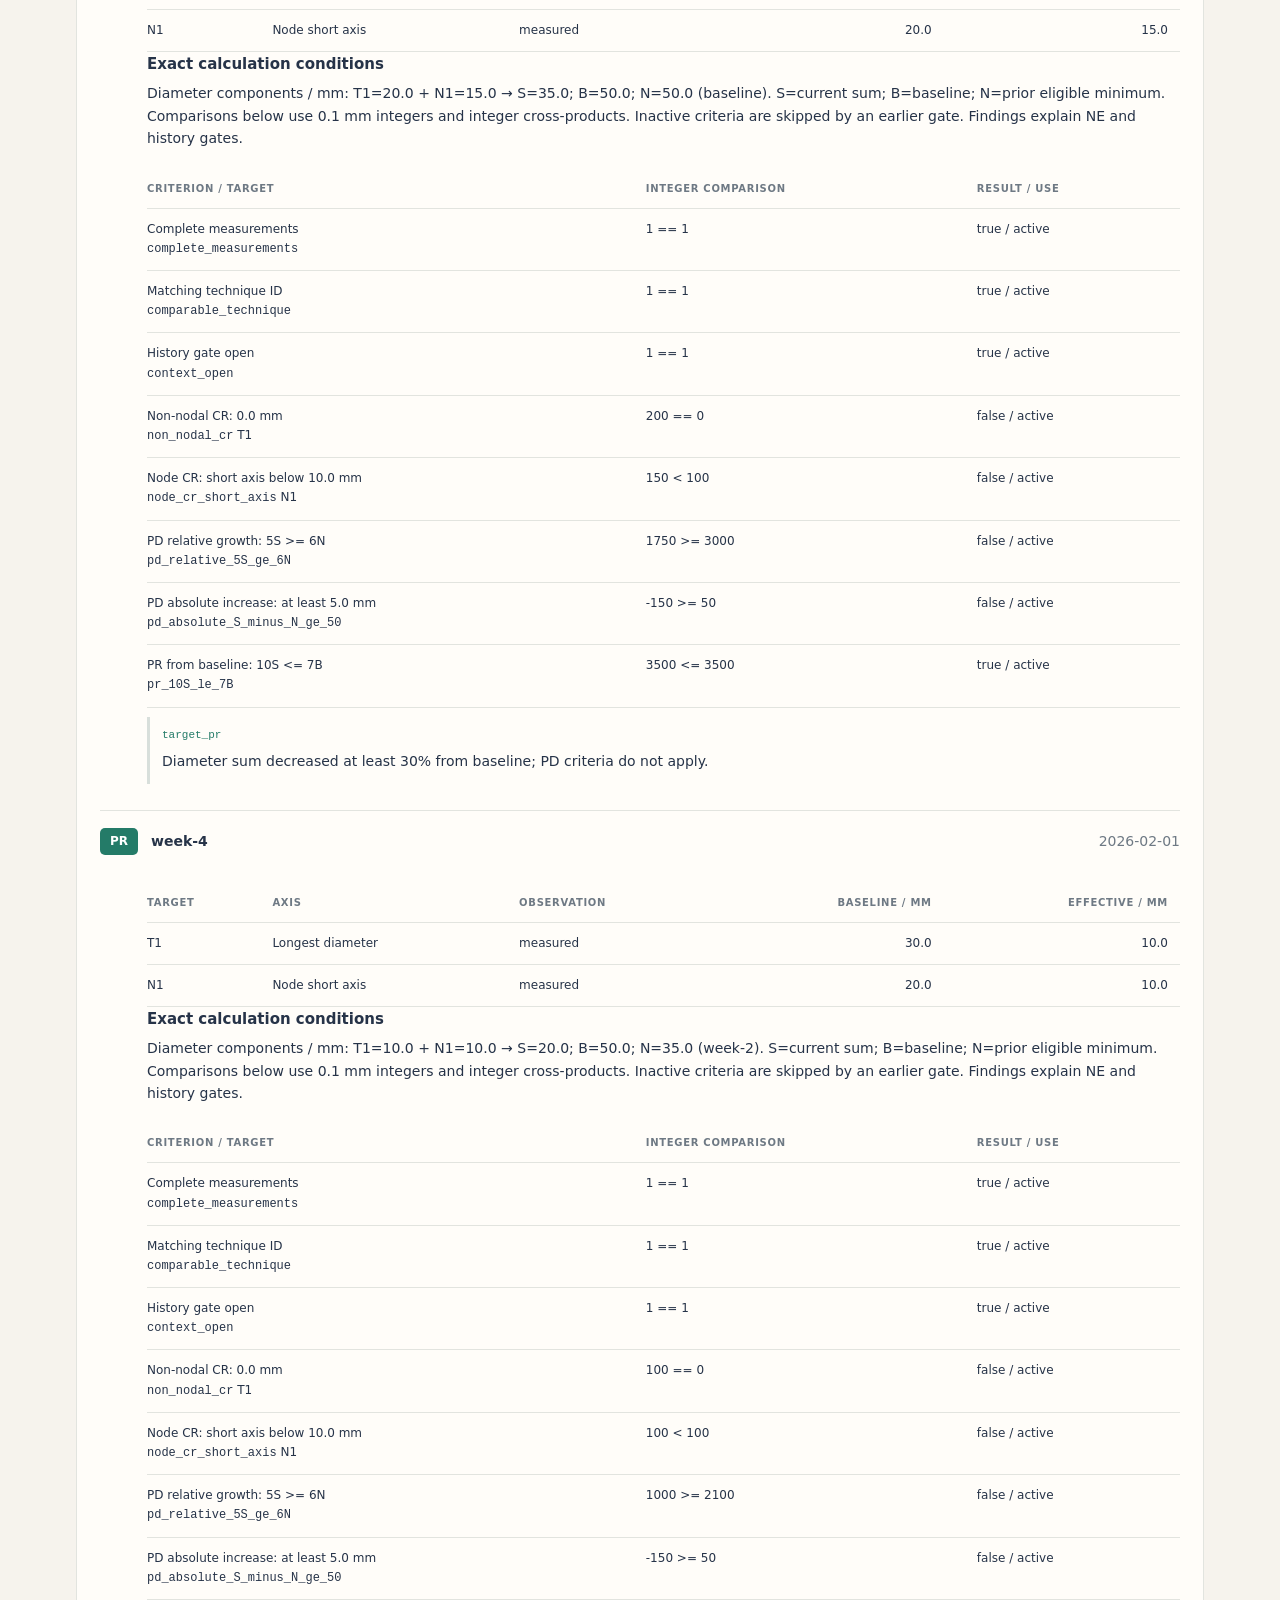
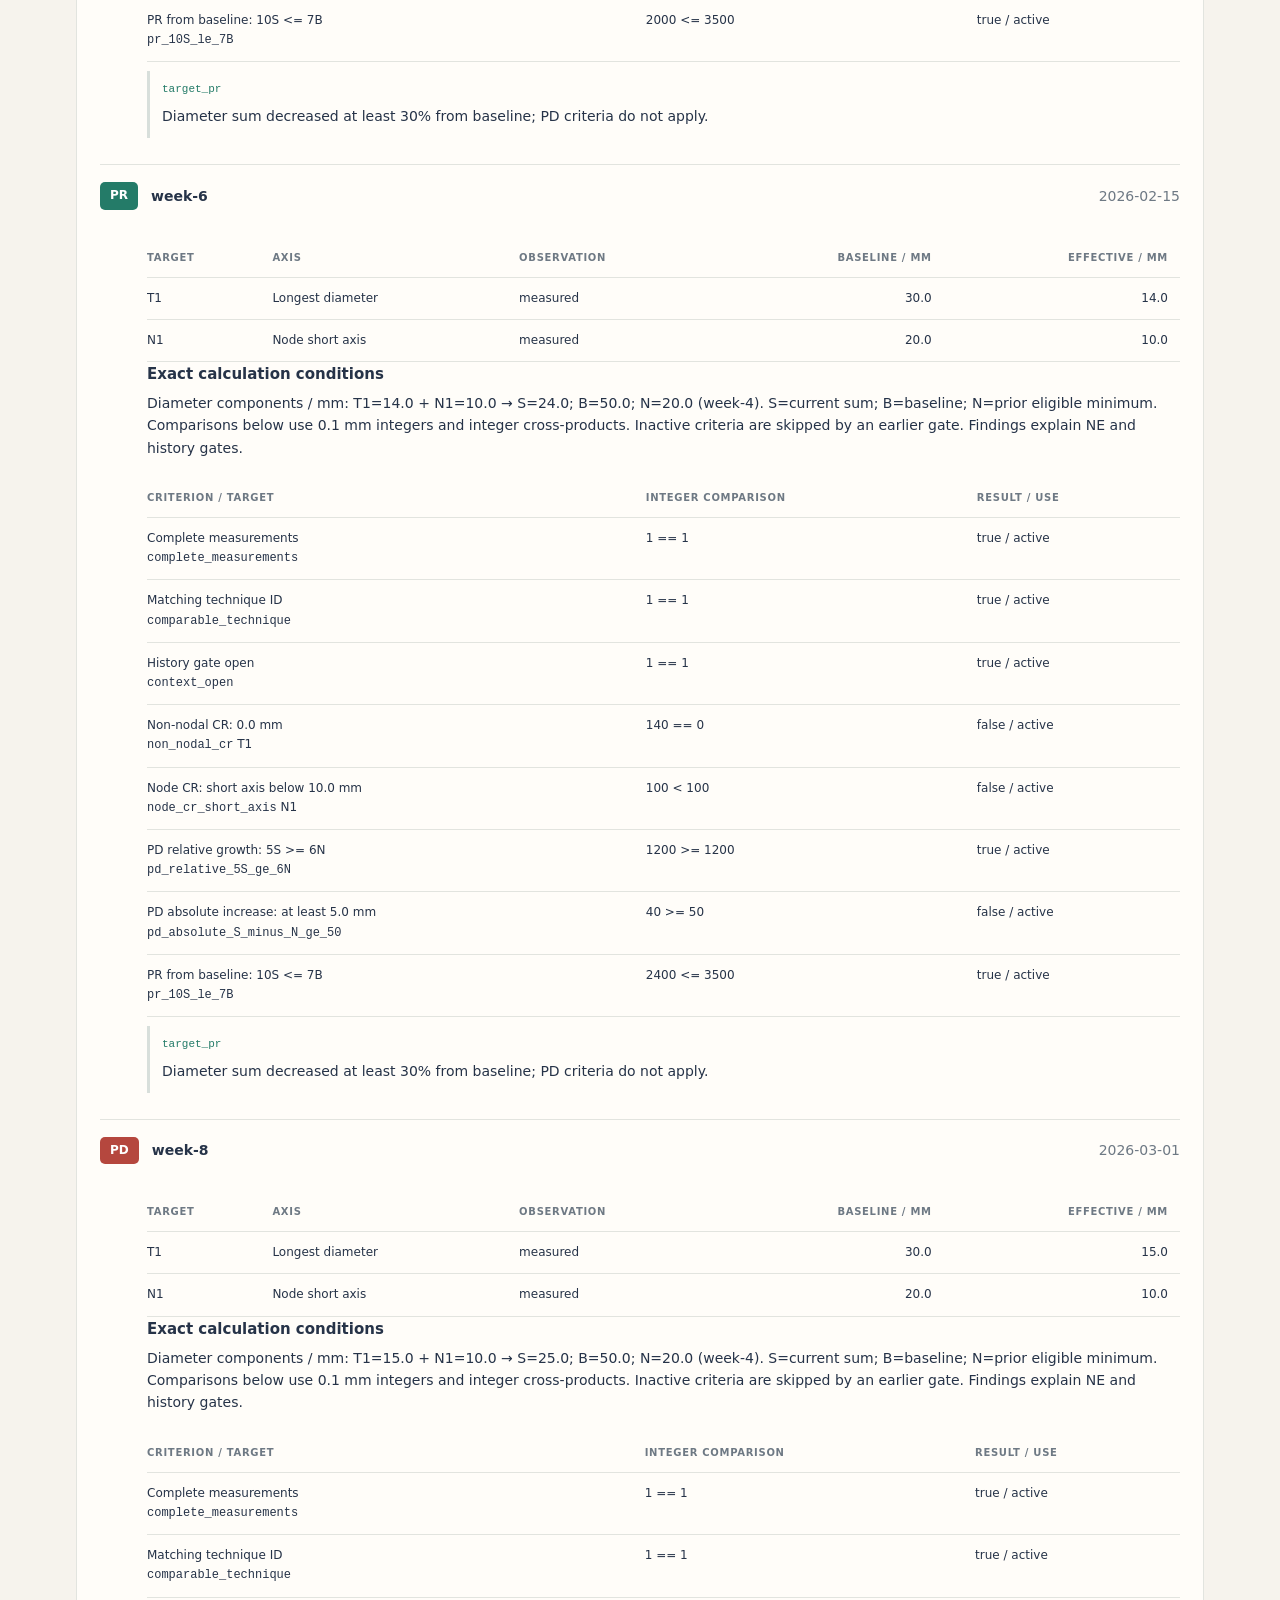
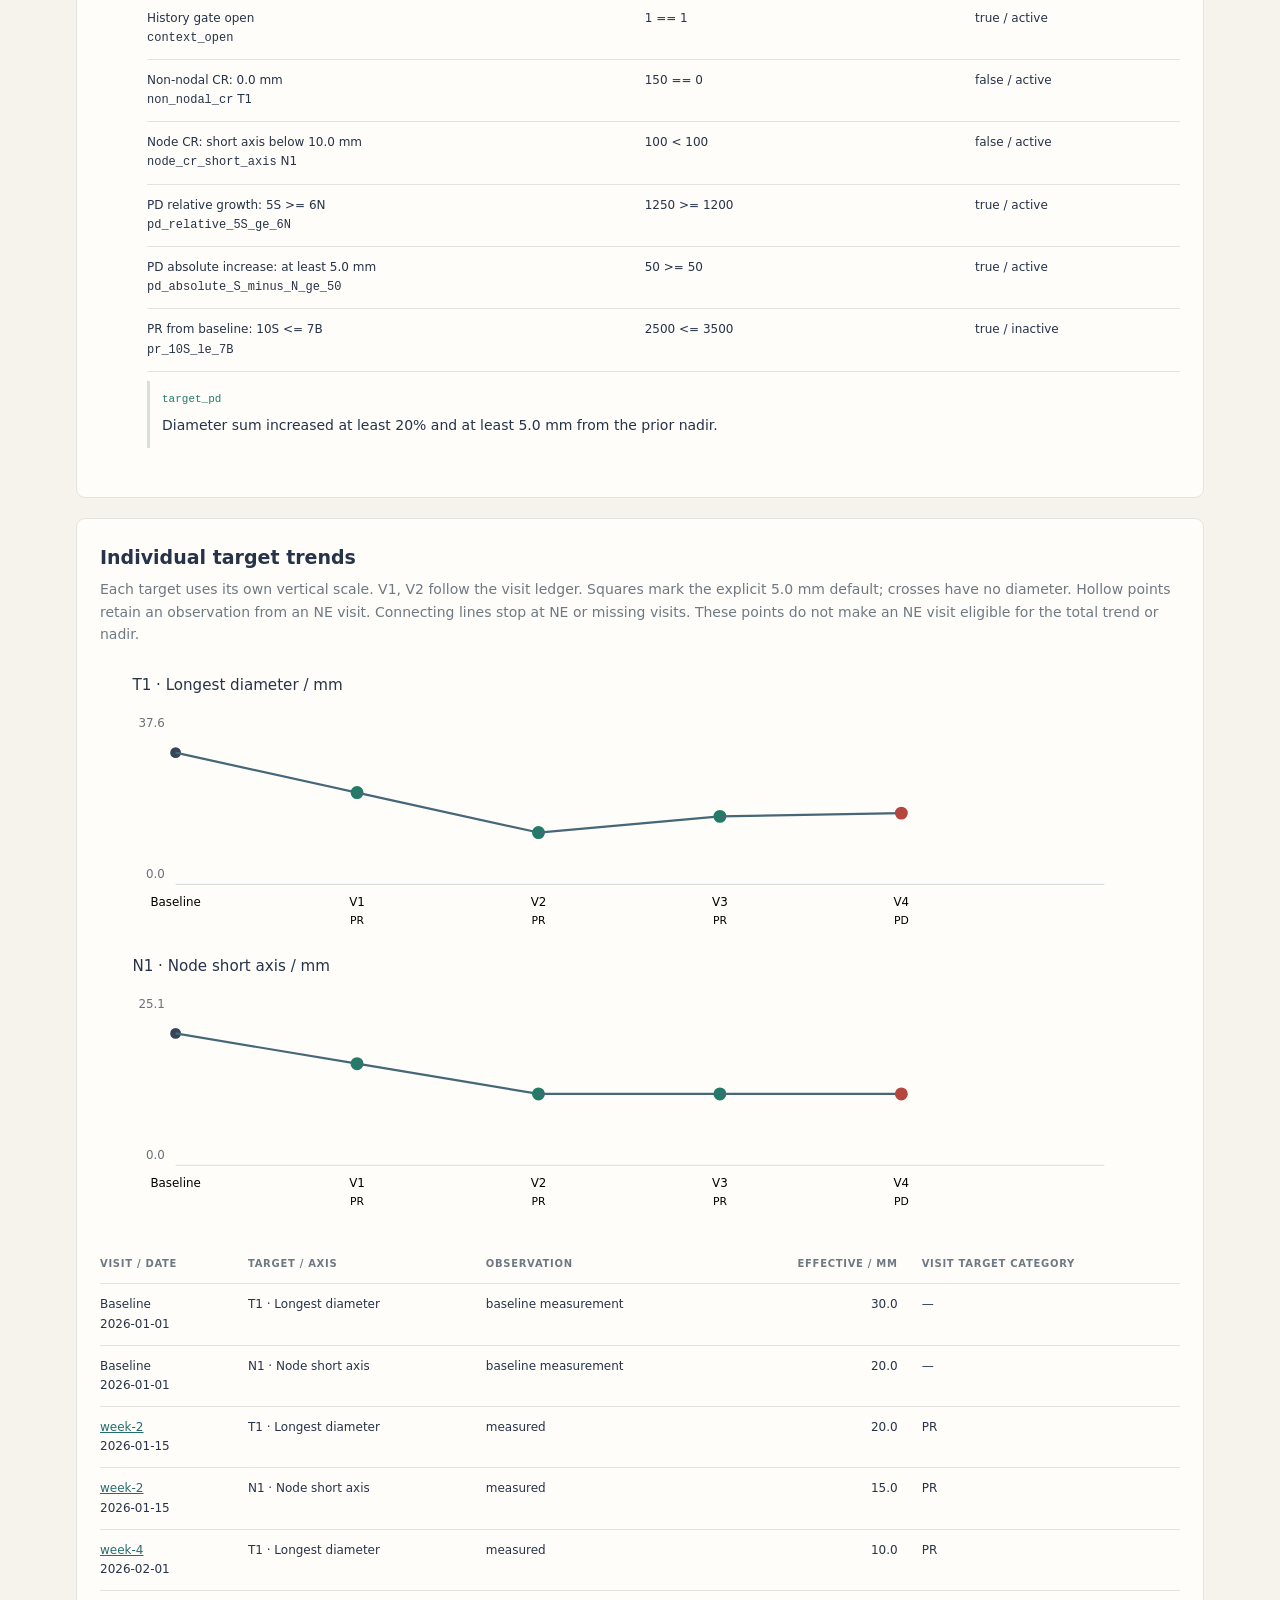
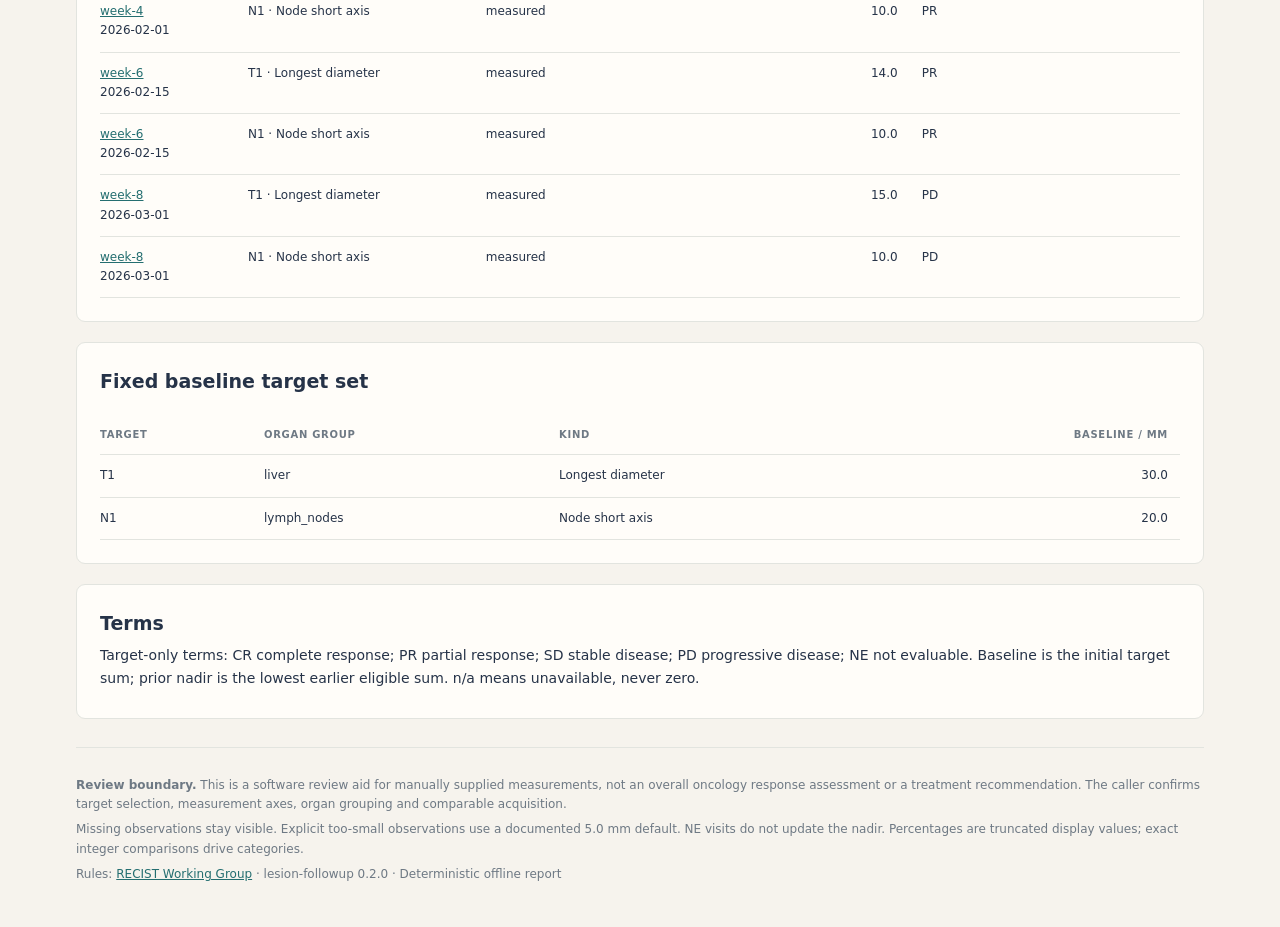
==== commit 7951736d: "feat: add complete review examples and release candidate workflow" ====
--- a/examples/review.html
+++ b/examples/review.html
@@ -1,3 +1,3 @@
 <!doctype html><html lang="en"><head><meta charset="utf-8"><meta name="viewport" content="width=device-width,initial-scale=1"><meta http-equiv="Content-Security-Policy" content="default-src 'none'; style-src 'unsafe-inline'; img-src data:; base-uri 'none'; form-action 'none'"><title>Target-lesion review · synthetic-target-followup</title><style>:root{color-scheme:light;--ink:#263348;--muted:#6e7984;--paper:#f6f3ed;--line:#e2e4df}*{box-sizing:border-box}body{margin:0;background:var(--paper);color:var(--ink);font-family:system-ui,-apple-system,"Segoe UI",sans-serif;font-size:14px;line-height:1.6}.wrap{max-width:1200px;margin:auto;padding:40px 36px 70px}.brand{font-size:11px;letter-spacing:2px;font-weight:750;color:#247b68}.mast{display:flex;gap:30px;justify-content:space-between;align-items:start;padding:20px 0 26px;border-bottom:1px solid var(--line)}h1{font-size:34px;letter-spacing:-1.2px;line-height:1.18;margin:0 0 12px}h2{font-size:19px;margin:0 0 6px}h3{font-size:15px;margin:0}p{margin:6px 0}.muted{color:var(--muted)}.tag,.badge{display:inline-block;border:1px solid var(--line);border-radius:5px;padding:4px 10px;font-size:11px;white-space:nowrap}.badge{font-weight:750;border:0;color:white;font-size:12px}.cards{display:grid;grid-template-columns:repeat(5,1fr);gap:12px;margin:24px 0}.card{display:block;background:#fffdf9;border:1px solid var(--line);border-radius:8px;padding:14px 18px;color:inherit;text-decoration:none}.card strong{display:block;font-size:29px;line-height:1.3}.card small{font-size:11px;letter-spacing:1px}.panel{background:#fffdf9;border:1px solid var(--line);border-radius:9px;padding:23px;margin-top:20px}.panel-head{display:flex;justify-content:space-between;gap:12px;align-items:center}.chart svg{width:100%;height:auto;margin-top:12px}.table-scroll{overflow:auto}table{border-collapse:collapse;width:100%;font-size:12px;margin-top:14px}th{text-align:left;color:var(--muted);font-size:10px;letter-spacing:.7px;text-transform:uppercase;font-weight:650}td,th{padding:11px 12px;border-bottom:1px solid var(--line);vertical-align:top}td:first-child,th:first-child{padding-left:0}td.num,th.num{text-align:right;font-variant-numeric:tabular-nums;white-space:nowrap}a{color:#246e70}details{border-top:1px solid var(--line);padding:17px 0}details:first-of-type{border-top:0}summary{cursor:pointer;display:flex;align-items:center;gap:13px}summary .grow{flex:1}.details-inner{margin:15px 0 0 47px}.finding{border-left:3px solid #d8dfdb;padding:5px 12px;margin:9px 0}.finding code{font-size:11px;color:#247b68}.notes{font-size:12px;color:var(--muted);border-top:1px solid var(--line);padding-top:22px;margin-top:28px}.meta{font-size:12px;text-align:right;max-width:290px;overflow-wrap:anywhere}.legend{display:flex;flex-wrap:wrap;gap:16px;font-size:11px;color:var(--muted)}.legend span:before{content:"";display:inline-block;width:7px;height:7px;border-radius:50%;background:var(--c);margin-right:6px}.study-id{overflow-wrap:anywhere}.notice{font-size:12px;background:#edf3f0;border-radius:6px;padding:11px 14px;margin-top:17px}tr:target,details:target{background:#edf3f0}code{overflow-wrap:anywhere}@media(max-width:700px){.wrap{padding:24px 16px}.mast{display:block}h1{font-size:27px}.meta{text-align:left;margin-top:16px}.cards{gap:6px}.card{padding:10px}.card strong{font-size:23px}.panel{padding:15px}.details-inner{margin-left:0}.panel-head{display:block}}@media print{body{background:white}.wrap{padding:0;max-width:none}.panel{break-inside:avoid}.cards{margin:15px 0}details{break-inside:avoid}details::details-content{content-visibility:visible}summary{list-style:none}a{color:inherit;text-decoration:none}}</style></head><body><main class="wrap"><div class="brand">LESION FOLLOWUP / OFFLINE REVIEW</div><header class="mast"><div><h1>Every change.<br>Its reference. Its evidence.</h1><p class="muted">An ordered review of manually measured CT target lesions.</p></div><div class="meta"><span class="tag">RECIST 1.1 · TARGET SUBSET</span><p class="study-id"><strong>synthetic-target-followup</strong></p><p>Baseline 2026-01-01<br>ct-venous-5mm · 5.0 mm slices</p></div></header><div class="notice">Target categories are one component of response review. Non-target disease, new lesions, confirmation and overall response are outside this report.</div><nav class="cards" aria-label="Target category counts"><a class="card" href="#visits"><small>CR / TARGET</small><strong>0</strong></a><a class="card" href="#visit-0"><small>PR / TARGET</small><strong>3</strong></a><a class="card" href="#visits"><small>SD / TARGET</small><strong>0</strong></a><a class="card" href="#visit-3"><small>PD / TARGET</small><strong>1</strong></a><a class="card" href="#visits"><small>NE / TARGET</small><strong>0</strong></a></nav><section class="panel chart"><div class="panel-head"><div><h2>Target burden over time</h2><p class="muted">Complete comparable visits define the trend; NE visits leave a gap.</p></div><span class="tag">DIAMETER SUM / mm</span></div><svg xmlns="http://www.w3.org/2000/svg" viewBox="0 0 1000 320" role="img" aria-labelledby="chart-title chart-desc"><title id="chart-title">Target diameter sums</title><desc id="chart-desc">Baseline and ordered follow-up target sums. Not-evaluable visits break the line. The dashed lower guide is a 30 percent baseline reduction, not an overall-response threshold.</desc><rect width="1000" height="320" fill="#fffdf9"/><line x1="70" y1="72" x2="930" y2="72" stroke="#7c8390" stroke-dasharray="5 5"/><text x="74" y="64" fill="#68717c" font-size="11">Baseline: 50.0 mm</text><line x1="70" y1="122" x2="930" y2="122" stroke="#b1b7ba" stroke-dasharray="5 5"/><text x="74" y="114" fill="#68717c" font-size="11">Baseline -30%: 35.0 mm</text><line x1="70" y1="260" x2="930" y2="260" stroke="#d9dfe0"/><text x="18" y="25" fill="#68717c" font-size="12">mm</text><circle cx="70" cy="72" r="5" fill="#374357"/><text x="70" y="283" text-anchor="middle" font-size="11" fill="#68717c">Baseline</text><line x1="70" y1="72" x2="238" y2="122" stroke="#456778" stroke-width="2.5"/><circle cx="238" cy="122" r="6" fill="#247b68" tabindex="0"><title>week-2: 35.0 mm / PR</title></circle><text x="238" y="283" text-anchor="middle" fill="#485366" font-size="11">V1</text><text x="238" y="300" text-anchor="middle" fill="#247b68" font-size="11">PR</text><line x1="238" y1="122" x2="406" y2="172" stroke="#456778" stroke-width="2.5"/><circle cx="406" cy="172" r="6" fill="#247b68" tabindex="0"><title>week-4: 20.0 mm / PR</title></circle><text x="406" y="283" text-anchor="middle" fill="#485366" font-size="11">V2</text><text x="406" y="300" text-anchor="middle" fill="#247b68" font-size="11">PR</text><line x1="406" y1="172" x2="574" y2="159" stroke="#456778" stroke-width="2.5"/><circle cx="574" cy="159" r="6" fill="#247b68" tabindex="0"><title>week-6: 24.0 mm / PR</title></circle><text x="574" y="283" text-anchor="middle" fill="#485366" font-size="11">V3</text><text x="574" y="300" text-anchor="middle" fill="#247b68" font-size="11">PR</text><line x1="574" y1="159" x2="742" y2="156" stroke="#456778" stroke-width="2.5"/><circle cx="742" cy="156" r="6" fill="#b5473e" tabindex="0"><title>week-8: 25.0 mm / PD</title></circle><text x="742" y="283" text-anchor="middle" fill="#485366" font-size="11">V4</text><text x="742" y="300" text-anchor="middle" fill="#b5473e" font-size="11">PD</text></svg>
 <div class="legend"><span style="--c:#6f4fa0">CR</span><span style="--c:#247b68">PR</span><span style="--c:#34748a">SD</span><span style="--c:#b5473e">PD</span><span style="--c:#787b83">NE / line break</span></div></section><section class="panel"><h2>Visit ledger</h2><p class="muted">Baseline is the PR reference. The prior minimum is the PD reference.</p><div class="table-scroll"><table><thead><tr><th>Visit</th><th>Target category</th><th class="num">Sum / mm</th><th class="num">vs baseline</th><th class="num">Prior nadir / mm</th><th>Nadir visit</th><th class="num">vs nadir</th></tr></thead><tbody><tr><td><a href="#visit-0"><strong>week-2</strong></a><br><span class="muted">2026-01-15</span></td><td><span class="badge" style="background:#247b68">PR</span></td><td class="num">35.0</td><td class="num">-30.00%</td><td class="num">50.0</td><td>baseline</td><td class="num">-30.00%</td></tr><tr><td><a href="#visit-1"><strong>week-4</strong></a><br><span class="muted">2026-02-01</span></td><td><span class="badge" style="background:#247b68">PR</span></td><td class="num">20.0</td><td class="num">-60.00%</td><td class="num">35.0</td><td>week-2</td><td class="num">-42.85%</td></tr><tr><td><a href="#visit-2"><strong>week-6</strong></a><br><span class="muted">2026-02-15</span></td><td><span class="badge" style="background:#247b68">PR</span></td><td class="num">24.0</td><td class="num">-52.00%</td><td class="num">20.0</td><td>week-4</td><td class="num">+20.00%</td></tr><tr><td><a href="#visit-3"><strong>week-8</strong></a><br><span class="muted">2026-03-01</span></td><td><span class="badge" style="background:#b5473e">PD</span></td><td class="num">25.0</td><td class="num">-50.00%</td><td class="num">20.0</td><td>week-4</td><td class="num">+25.00%</td></tr></tbody></table></div></section><section class="panel" id="visits"><h2>Measurement evidence</h2><p class="muted">Open a visit to review target observations and the exact rule path.</p><details id="visit-0" open><summary><span class="badge" style="background:#247b68">PR</span><strong class="grow">week-2</strong><span class="muted">2026-01-15</span></summary><div class="details-inner"><div class="table-scroll"><table><thead><tr><th>Target</th><th>Axis</th><th>Observation</th><th class="num">Baseline / mm</th><th class="num">Effective / mm</th></tr></thead><tbody><tr><td>T1</td><td>Longest diameter</td><td>measured</td><td class="num">30.0</td><td class="num">20.0</td></tr><tr><td>N1</td><td>Node short axis</td><td>measured</td><td class="num">20.0</td><td class="num">15.0</td></tr></tbody></table></div><h3>Exact calculation conditions</h3><p>Diameter components / mm: T1=20.0 + N1=15.0 → S=35.0; B=50.0; N=50.0 (baseline). S=current sum; B=baseline; N=prior eligible minimum. Comparisons below use 0.1 mm integers and integer cross-products. Inactive criteria are skipped by an earlier gate. Findings explain NE and history gates.</p><div class="table-scroll"><table><thead><tr><th>Criterion / target</th><th>Integer comparison</th><th>Result / use</th></tr></thead><tbody><tr><td>Complete measurements<br><code>complete_measurements</code> </td><td>1 == 1</td><td>true / active</td></tr><tr><td>Matching technique ID<br><code>comparable_technique</code> </td><td>1 == 1</td><td>true / active</td></tr><tr><td>History gate open<br><code>context_open</code> </td><td>1 == 1</td><td>true / active</td></tr><tr><td>Non-nodal CR: 0.0 mm<br><code>non_nodal_cr</code> T1</td><td>200 == 0</td><td>false / active</td></tr><tr><td>Node CR: short axis below 10.0 mm<br><code>node_cr_short_axis</code> N1</td><td>150 &lt; 100</td><td>false / active</td></tr><tr><td>PD relative growth: 5S &gt;= 6N<br><code>pd_relative_5S_ge_6N</code> </td><td>1750 &gt;= 3000</td><td>false / active</td></tr><tr><td>PD absolute increase: at least 5.0 mm<br><code>pd_absolute_S_minus_N_ge_50</code> </td><td>-150 &gt;= 50</td><td>false / active</td></tr><tr><td>PR from baseline: 10S &lt;= 7B<br><code>pr_10S_le_7B</code> </td><td>3500 &lt;= 3500</td><td>true / active</td></tr></tbody></table></div><div class="finding"><code>target_pr</code><p>Diameter sum decreased at least 30% from baseline; PD criteria do not apply.</p></div></div></details><details id="visit-1" open><summary><span class="badge" style="background:#247b68">PR</span><strong class="grow">week-4</strong><span class="muted">2026-02-01</span></summary><div class="details-inner"><div class="table-scroll"><table><thead><tr><th>Target</th><th>Axis</th><th>Observation</th><th class="num">Baseline / mm</th><th class="num">Effective / mm</th></tr></thead><tbody><tr><td>T1</td><td>Longest diameter</td><td>measured</td><td class="num">30.0</td><td class="num">10.0</td></tr><tr><td>N1</td><td>Node short axis</td><td>measured</td><td class="num">20.0</td><td class="num">10.0</td></tr></tbody></table></div><h3>Exact calculation conditions</h3><p>Diameter components / mm: T1=10.0 + N1=10.0 → S=20.0; B=50.0; N=35.0 (week-2). S=current sum; B=baseline; N=prior eligible minimum. Comparisons below use 0.1 mm integers and integer cross-products. Inactive criteria are skipped by an earlier gate. Findings explain NE and history gates.</p><div class="table-scroll"><table><thead><tr><th>Criterion / target</th><th>Integer comparison</th><th>Result / use</th></tr></thead><tbody><tr><td>Complete measurements<br><code>complete_measurements</code> </td><td>1 == 1</td><td>true / active</td></tr><tr><td>Matching technique ID<br><code>comparable_technique</code> </td><td>1 == 1</td><td>true / active</td></tr><tr><td>History gate open<br><code>context_open</code> </td><td>1 == 1</td><td>true / active</td></tr><tr><td>Non-nodal CR: 0.0 mm<br><code>non_nodal_cr</code> T1</td><td>100 == 0</td><td>false / active</td></tr><tr><td>Node CR: short axis below 10.0 mm<br><code>node_cr_short_axis</code> N1</td><td>100 &lt; 100</td><td>false / active</td></tr><tr><td>PD relative growth: 5S &gt;= 6N<br><code>pd_relative_5S_ge_6N</code> </td><td>1000 &gt;= 2100</td><td>false / active</td></tr><tr><td>PD absolute increase: at least 5.0 mm<br><code>pd_absolute_S_minus_N_ge_50</code> </td><td>-150 &gt;= 50</td><td>false / active</td></tr><tr><td>PR from baseline: 10S &lt;= 7B<br><code>pr_10S_le_7B</code> </td><td>2000 &lt;= 3500</td><td>true / active</td></tr></tbody></table></div><div class="finding"><code>target_pr</code><p>Diameter sum decreased at least 30% from baseline; PD criteria do not apply.</p></div></div></details><details id="visit-2" open><summary><span class="badge" style="background:#247b68">PR</span><strong class="grow">week-6</strong><span class="muted">2026-02-15</span></summary><div class="details-inner"><div class="table-scroll"><table><thead><tr><th>Target</th><th>Axis</th><th>Observation</th><th class="num">Baseline / mm</th><th class="num">Effective / mm</th></tr></thead><tbody><tr><td>T1</td><td>Longest diameter</td><td>measured</td><td class="num">30.0</td><td class="num">14.0</td></tr><tr><td>N1</td><td>Node short axis</td><td>measured</td><td class="num">20.0</td><td class="num">10.0</td></tr></tbody></table></div><h3>Exact calculation conditions</h3><p>Diameter components / mm: T1=14.0 + N1=10.0 → S=24.0; B=50.0; N=20.0 (week-4). S=current sum; B=baseline; N=prior eligible minimum. Comparisons below use 0.1 mm integers and integer cross-products. Inactive criteria are skipped by an earlier gate. Findings explain NE and history gates.</p><div class="table-scroll"><table><thead><tr><th>Criterion / target</th><th>Integer comparison</th><th>Result / use</th></tr></thead><tbody><tr><td>Complete measurements<br><code>complete_measurements</code> </td><td>1 == 1</td><td>true / active</td></tr><tr><td>Matching technique ID<br><code>comparable_technique</code> </td><td>1 == 1</td><td>true / active</td></tr><tr><td>History gate open<br><code>context_open</code> </td><td>1 == 1</td><td>true / active</td></tr><tr><td>Non-nodal CR: 0.0 mm<br><code>non_nodal_cr</code> T1</td><td>140 == 0</td><td>false / active</td></tr><tr><td>Node CR: short axis below 10.0 mm<br><code>node_cr_short_axis</code> N1</td><td>100 &lt; 100</td><td>false / active</td></tr><tr><td>PD relative growth: 5S &gt;= 6N<br><code>pd_relative_5S_ge_6N</code> </td><td>1200 &gt;= 1200</td><td>true / active</td></tr><tr><td>PD absolute increase: at least 5.0 mm<br><code>pd_absolute_S_minus_N_ge_50</code> </td><td>40 &gt;= 50</td><td>false / active</td></tr><tr><td>PR from baseline: 10S &lt;= 7B<br><code>pr_10S_le_7B</code> </td><td>2400 &lt;= 3500</td><td>true / active</td></tr></tbody></table></div><div class="finding"><code>target_pr</code><p>Diameter sum decreased at least 30% from baseline; PD criteria do not apply.</p></div></div></details><details id="visit-3" open><summary><span class="badge" style="background:#b5473e">PD</span><strong class="grow">week-8</strong><span class="muted">2026-03-01</span></summary><div class="details-inner"><div class="table-scroll"><table><thead><tr><th>Target</th><th>Axis</th><th>Observation</th><th class="num">Baseline / mm</th><th class="num">Effective / mm</th></tr></thead><tbody><tr><td>T1</td><td>Longest diameter</td><td>measured</td><td class="num">30.0</td><td class="num">15.0</td></tr><tr><td>N1</td><td>Node short axis</td><td>measured</td><td class="num">20.0</td><td class="num">10.0</td></tr></tbody></table></div><h3>Exact calculation conditions</h3><p>Diameter components / mm: T1=15.0 + N1=10.0 → S=25.0; B=50.0; N=20.0 (week-4). S=current sum; B=baseline; N=prior eligible minimum. Comparisons below use 0.1 mm integers and integer cross-products. Inactive criteria are skipped by an earlier gate. Findings explain NE and history gates.</p><div class="table-scroll"><table><thead><tr><th>Criterion / target</th><th>Integer comparison</th><th>Result / use</th></tr></thead><tbody><tr><td>Complete measurements<br><code>complete_measurements</code> </td><td>1 == 1</td><td>true / active</td></tr><tr><td>Matching technique ID<br><code>comparable_technique</code> </td><td>1 == 1</td><td>true / active</td></tr><tr><td>History gate open<br><code>context_open</code> </td><td>1 == 1</td><td>true / active</td></tr><tr><td>Non-nodal CR: 0.0 mm<br><code>non_nodal_cr</code> T1</td><td>150 == 0</td><td>false / active</td></tr><tr><td>Node CR: short axis below 10.0 mm<br><code>node_cr_short_axis</code> N1</td><td>100 &lt; 100</td><td>false / active</td></tr><tr><td>PD relative growth: 5S &gt;= 6N<br><code>pd_relative_5S_ge_6N</code> </td><td>1250 &gt;= 1200</td><td>true / active</td></tr><tr><td>PD absolute increase: at least 5.0 mm<br><code>pd_absolute_S_minus_N_ge_50</code> </td><td>50 &gt;= 50</td><td>true / active</td></tr><tr><td>PR from baseline: 10S &lt;= 7B<br><code>pr_10S_le_7B</code> </td><td>2500 &lt;= 3500</td><td>true / inactive</td></tr></tbody></table></div><div class="finding"><code>target_pd</code><p>Diameter sum increased at least 20% and at least 5.0 mm from the prior nadir.</p></div></div></details></section><section class="panel chart" id="lesion-trends"><h2>Individual target trends</h2><p class="muted">Each target uses its own vertical scale. V1, V2 follow the visit ledger. Squares mark the explicit 5.0 mm default; crosses have no diameter. Hollow points retain an observation from an NE visit. Connecting lines stop at NE or missing visits. These points do not make an NE visit eligible for the total trend or nadir.</p><svg xmlns="http://www.w3.org/2000/svg" viewBox="0 0 1000 520" role="img" aria-labelledby="lesion-trends-title"><title id="lesion-trends-title">Individual target observations</title><g data-lesion-id="T1"><text x="30" y="25" font-size="14" fill="#263348">T1 · Longest diameter / mm</text><line x1="70" y1="205" x2="930" y2="205" stroke="#d9dfe0"/><text x="60" y="59" text-anchor="end" font-size="11" fill="#68717c">37.6</text><text x="60" y="199" text-anchor="end" font-size="11" fill="#68717c">0.0</text><circle data-state="baseline" cx="70" cy="83" r="5" fill="#374357"><title>Baseline: 30.0 mm</title></circle><text x="70" y="225" text-anchor="middle" font-size="11">Baseline</text><line x1="70" y1="83" x2="238" y2="120" stroke="#456778" stroke-width="2"/><circle data-visit-id="week-2" data-state="measured" data-visit-response="PR" data-effective-mm="20.0" cx="238" cy="120" r="5" fill="#247b68" stroke="#247b68" stroke-width="2"><title>week-2 · measured · Visit target category: PR: 20.0 mm</title></circle><text x="238" y="225" text-anchor="middle" font-size="11">V1</text><text x="238" y="242" text-anchor="middle" font-size="10">PR</text><line x1="238" y1="120" x2="406" y2="157" stroke="#456778" stroke-width="2"/><circle data-visit-id="week-4" data-state="measured" data-visit-response="PR" data-effective-mm="10.0" cx="406" cy="157" r="5" fill="#247b68" stroke="#247b68" stroke-width="2"><title>week-4 · measured · Visit target category: PR: 10.0 mm</title></circle><text x="406" y="225" text-anchor="middle" font-size="11">V2</text><text x="406" y="242" text-anchor="middle" font-size="10">PR</text><line x1="406" y1="157" x2="574" y2="142" stroke="#456778" stroke-width="2"/><circle data-visit-id="week-6" data-state="measured" data-visit-response="PR" data-effective-mm="14.0" cx="574" cy="142" r="5" fill="#247b68" stroke="#247b68" stroke-width="2"><title>week-6 · measured · Visit target category: PR: 14.0 mm</title></circle><text x="574" y="225" text-anchor="middle" font-size="11">V3</text><text x="574" y="242" text-anchor="middle" font-size="10">PR</text><line x1="574" y1="142" x2="742" y2="139" stroke="#456778" stroke-width="2"/><circle data-visit-id="week-8" data-state="measured" data-visit-response="PD" data-effective-mm="15.0" cx="742" cy="139" r="5" fill="#b5473e" stroke="#b5473e" stroke-width="2"><title>week-8 · measured · Visit target category: PD: 15.0 mm</title></circle><text x="742" y="225" text-anchor="middle" font-size="11">V4</text><text x="742" y="242" text-anchor="middle" font-size="10">PD</text></g><g data-lesion-id="N1"><text x="30" y="285" font-size="14" fill="#263348">N1 · Node short axis / mm</text><line x1="70" y1="465" x2="930" y2="465" stroke="#d9dfe0"/><text x="60" y="319" text-anchor="end" font-size="11" fill="#68717c">25.1</text><text x="60" y="459" text-anchor="end" font-size="11" fill="#68717c">0.0</text><circle data-state="baseline" cx="70" cy="343" r="5" fill="#374357"><title>Baseline: 20.0 mm</title></circle><text x="70" y="485" text-anchor="middle" font-size="11">Baseline</text><line x1="70" y1="343" x2="238" y2="371" stroke="#456778" stroke-width="2"/><circle data-visit-id="week-2" data-state="measured" data-visit-response="PR" data-effective-mm="15.0" cx="238" cy="371" r="5" fill="#247b68" stroke="#247b68" stroke-width="2"><title>week-2 · measured · Visit target category: PR: 15.0 mm</title></circle><text x="238" y="485" text-anchor="middle" font-size="11">V1</text><text x="238" y="502" text-anchor="middle" font-size="10">PR</text><line x1="238" y1="371" x2="406" y2="399" stroke="#456778" stroke-width="2"/><circle data-visit-id="week-4" data-state="measured" data-visit-response="PR" data-effective-mm="10.0" cx="406" cy="399" r="5" fill="#247b68" stroke="#247b68" stroke-width="2"><title>week-4 · measured · Visit target category: PR: 10.0 mm</title></circle><text x="406" y="485" text-anchor="middle" font-size="11">V2</text><text x="406" y="502" text-anchor="middle" font-size="10">PR</text><line x1="406" y1="399" x2="574" y2="399" stroke="#456778" stroke-width="2"/><circle data-visit-id="week-6" data-state="measured" data-visit-response="PR" data-effective-mm="10.0" cx="574" cy="399" r="5" fill="#247b68" stroke="#247b68" stroke-width="2"><title>week-6 · measured · Visit target category: PR: 10.0 mm</title></circle><text x="574" y="485" text-anchor="middle" font-size="11">V3</text><text x="574" y="502" text-anchor="middle" font-size="10">PR</text><line x1="574" y1="399" x2="742" y2="399" stroke="#456778" stroke-width="2"/><circle data-visit-id="week-8" data-state="measured" data-visit-response="PD" data-effective-mm="10.0" cx="742" cy="399" r="5" fill="#b5473e" stroke="#b5473e" stroke-width="2"><title>week-8 · measured · Visit target category: PD: 10.0 mm</title></circle><text x="742" y="485" text-anchor="middle" font-size="11">V4</text><text x="742" y="502" text-anchor="middle" font-size="10">PD</text></g></svg>
-<div class="table-scroll"><table><thead><tr><th>Visit / date</th><th>Target / axis</th><th>Observation</th><th class="num">Effective / mm</th><th>Visit target category</th></tr></thead><tbody><tr><td>Baseline<br>2026-01-01</td><td>T1 · Longest diameter</td><td>baseline measurement</td><td class="num">30.0</td><td>—</td></tr><tr><td>Baseline<br>2026-01-01</td><td>N1 · Node short axis</td><td>baseline measurement</td><td class="num">20.0</td><td>—</td></tr><tr><td><a href="#visit-0">week-2</a><br>2026-01-15</td><td>T1 · Longest diameter</td><td>measured</td><td class="num">20.0</td><td>PR</td></tr><tr><td><a href="#visit-0">week-2</a><br>2026-01-15</td><td>N1 · Node short axis</td><td>measured</td><td class="num">15.0</td><td>PR</td></tr><tr><td><a href="#visit-1">week-4</a><br>2026-02-01</td><td>T1 · Longest diameter</td><td>measured</td><td class="num">10.0</td><td>PR</td></tr><tr><td><a href="#visit-1">week-4</a><br>2026-02-01</td><td>N1 · Node short axis</td><td>measured</td><td class="num">10.0</td><td>PR</td></tr><tr><td><a href="#visit-2">week-6</a><br>2026-02-15</td><td>T1 · Longest diameter</td><td>measured</td><td class="num">14.0</td><td>PR</td></tr><tr><td><a href="#visit-2">week-6</a><br>2026-02-15</td><td>N1 · Node short axis</td><td>measured</td><td class="num">10.0</td><td>PR</td></tr><tr><td><a href="#visit-3">week-8</a><br>2026-03-01</td><td>T1 · Longest diameter</td><td>measured</td><td class="num">15.0</td><td>PD</td></tr><tr><td><a href="#visit-3">week-8</a><br>2026-03-01</td><td>N1 · Node short axis</td><td>measured</td><td class="num">10.0</td><td>PD</td></tr></tbody></table></div></section><section class="panel"><h2>Fixed baseline target set</h2><div class="table-scroll"><table><thead><tr><th>Target</th><th>Organ group</th><th>Kind</th><th class="num">Baseline / mm</th></tr></thead><tbody><tr><td>T1</td><td>liver</td><td>Longest diameter</td><td class="num">30.0</td></tr><tr><td>N1</td><td>lymph_nodes</td><td>Node short axis</td><td class="num">20.0</td></tr></tbody></table></div></section><section class="panel"><h2>Terms</h2><p>Target-only terms: CR complete response; PR partial response; SD stable disease; PD progressive disease; NE not evaluable. Baseline is the initial target sum; prior nadir is the lowest earlier eligible sum. n/a means unavailable, never zero.</p></section><footer class="notes"><p><strong>Review boundary.</strong> This is a software review aid for manually supplied measurements, not an overall oncology response assessment or a treatment recommendation. The caller confirms target selection, measurement axes, organ grouping and comparable acquisition.</p><p>Missing observations stay visible. Explicit too-small observations use a documented 5.0 mm default. NE visits do not update the nadir. Percentages are truncated display values; exact integer comparisons drive categories.</p><p>Rules: <a href="https://recist.eortc.org/recist-1-1/">RECIST Working Group</a> · lesion-followup 0.1.0 · Deterministic offline report</p></footer></main></body></html>
+<div class="table-scroll"><table><thead><tr><th>Visit / date</th><th>Target / axis</th><th>Observation</th><th class="num">Effective / mm</th><th>Visit target category</th></tr></thead><tbody><tr><td>Baseline<br>2026-01-01</td><td>T1 · Longest diameter</td><td>baseline measurement</td><td class="num">30.0</td><td>—</td></tr><tr><td>Baseline<br>2026-01-01</td><td>N1 · Node short axis</td><td>baseline measurement</td><td class="num">20.0</td><td>—</td></tr><tr><td><a href="#visit-0">week-2</a><br>2026-01-15</td><td>T1 · Longest diameter</td><td>measured</td><td class="num">20.0</td><td>PR</td></tr><tr><td><a href="#visit-0">week-2</a><br>2026-01-15</td><td>N1 · Node short axis</td><td>measured</td><td class="num">15.0</td><td>PR</td></tr><tr><td><a href="#visit-1">week-4</a><br>2026-02-01</td><td>T1 · Longest diameter</td><td>measured</td><td class="num">10.0</td><td>PR</td></tr><tr><td><a href="#visit-1">week-4</a><br>2026-02-01</td><td>N1 · Node short axis</td><td>measured</td><td class="num">10.0</td><td>PR</td></tr><tr><td><a href="#visit-2">week-6</a><br>2026-02-15</td><td>T1 · Longest diameter</td><td>measured</td><td class="num">14.0</td><td>PR</td></tr><tr><td><a href="#visit-2">week-6</a><br>2026-02-15</td><td>N1 · Node short axis</td><td>measured</td><td class="num">10.0</td><td>PR</td></tr><tr><td><a href="#visit-3">week-8</a><br>2026-03-01</td><td>T1 · Longest diameter</td><td>measured</td><td class="num">15.0</td><td>PD</td></tr><tr><td><a href="#visit-3">week-8</a><br>2026-03-01</td><td>N1 · Node short axis</td><td>measured</td><td class="num">10.0</td><td>PD</td></tr></tbody></table></div></section><section class="panel"><h2>Fixed baseline target set</h2><div class="table-scroll"><table><thead><tr><th>Target</th><th>Organ group</th><th>Kind</th><th class="num">Baseline / mm</th></tr></thead><tbody><tr><td>T1</td><td>liver</td><td>Longest diameter</td><td class="num">30.0</td></tr><tr><td>N1</td><td>lymph_nodes</td><td>Node short axis</td><td class="num">20.0</td></tr></tbody></table></div></section><section class="panel"><h2>Terms</h2><p>Target-only terms: CR complete response; PR partial response; SD stable disease; PD progressive disease; NE not evaluable. Baseline is the initial target sum; prior nadir is the lowest earlier eligible sum. n/a means unavailable, never zero.</p></section><footer class="notes"><p><strong>Review boundary.</strong> This is a software review aid for manually supplied measurements, not an overall oncology response assessment or a treatment recommendation. The caller confirms target selection, measurement axes, organ grouping and comparable acquisition.</p><p>Missing observations stay visible. Explicit too-small observations use a documented 5.0 mm default. NE visits do not update the nadir. Percentages are truncated display values; exact integer comparisons drive categories.</p><p>Rules: <a href="https://recist.eortc.org/recist-1-1/">RECIST Working Group</a> · lesion-followup 0.2.0 · Deterministic offline report</p></footer></main></body></html>
